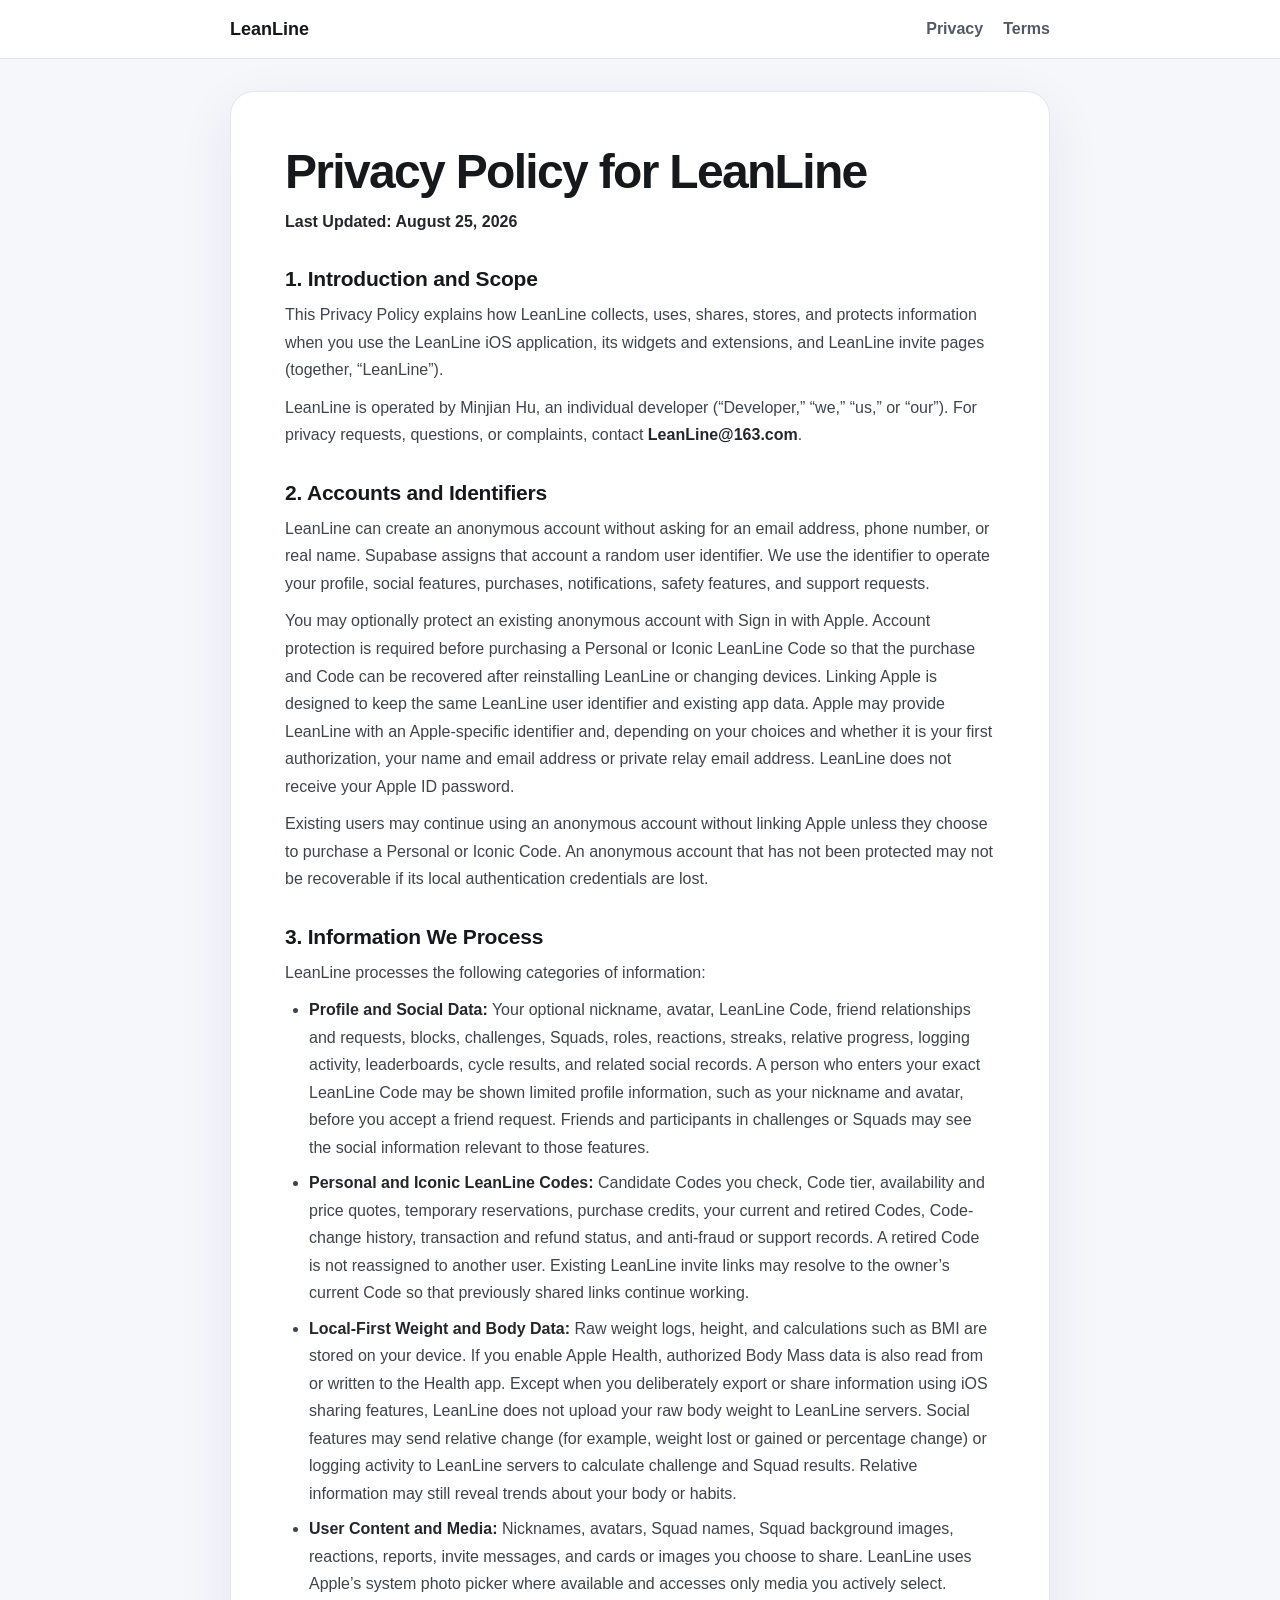
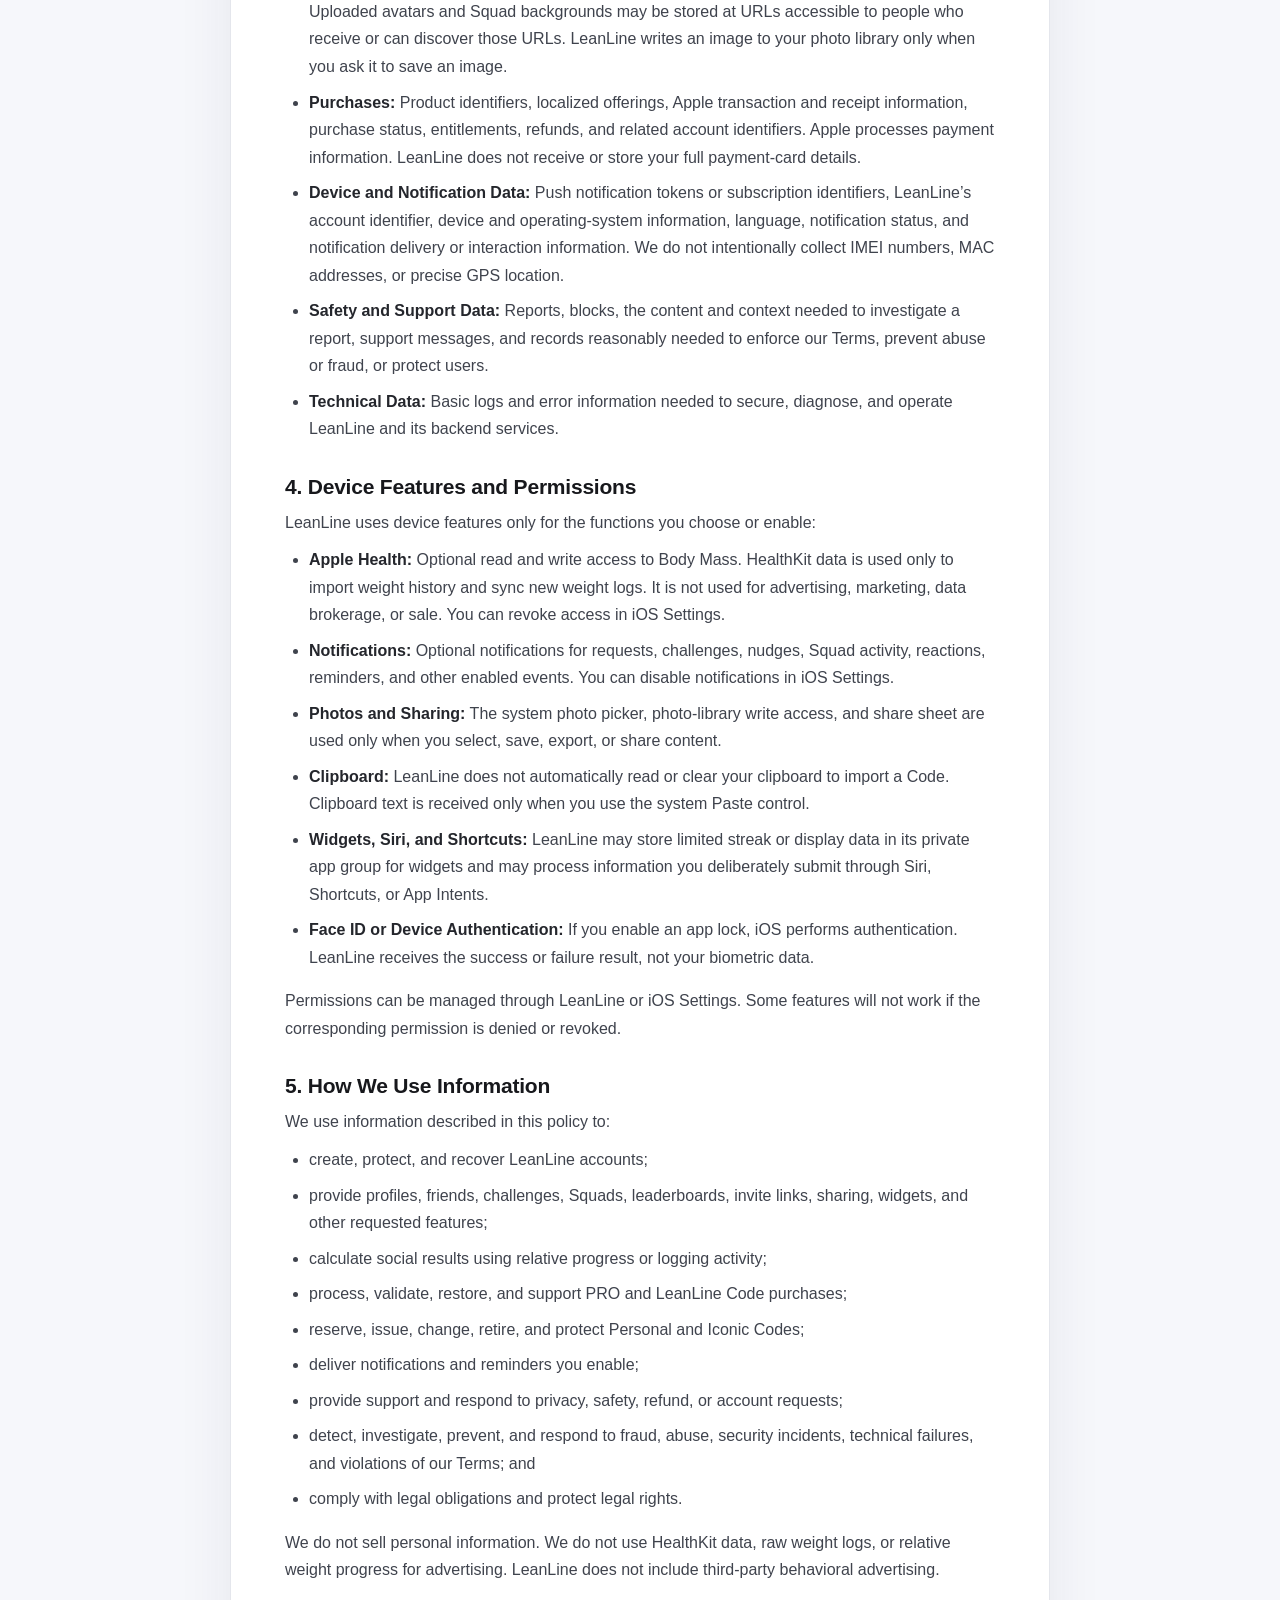
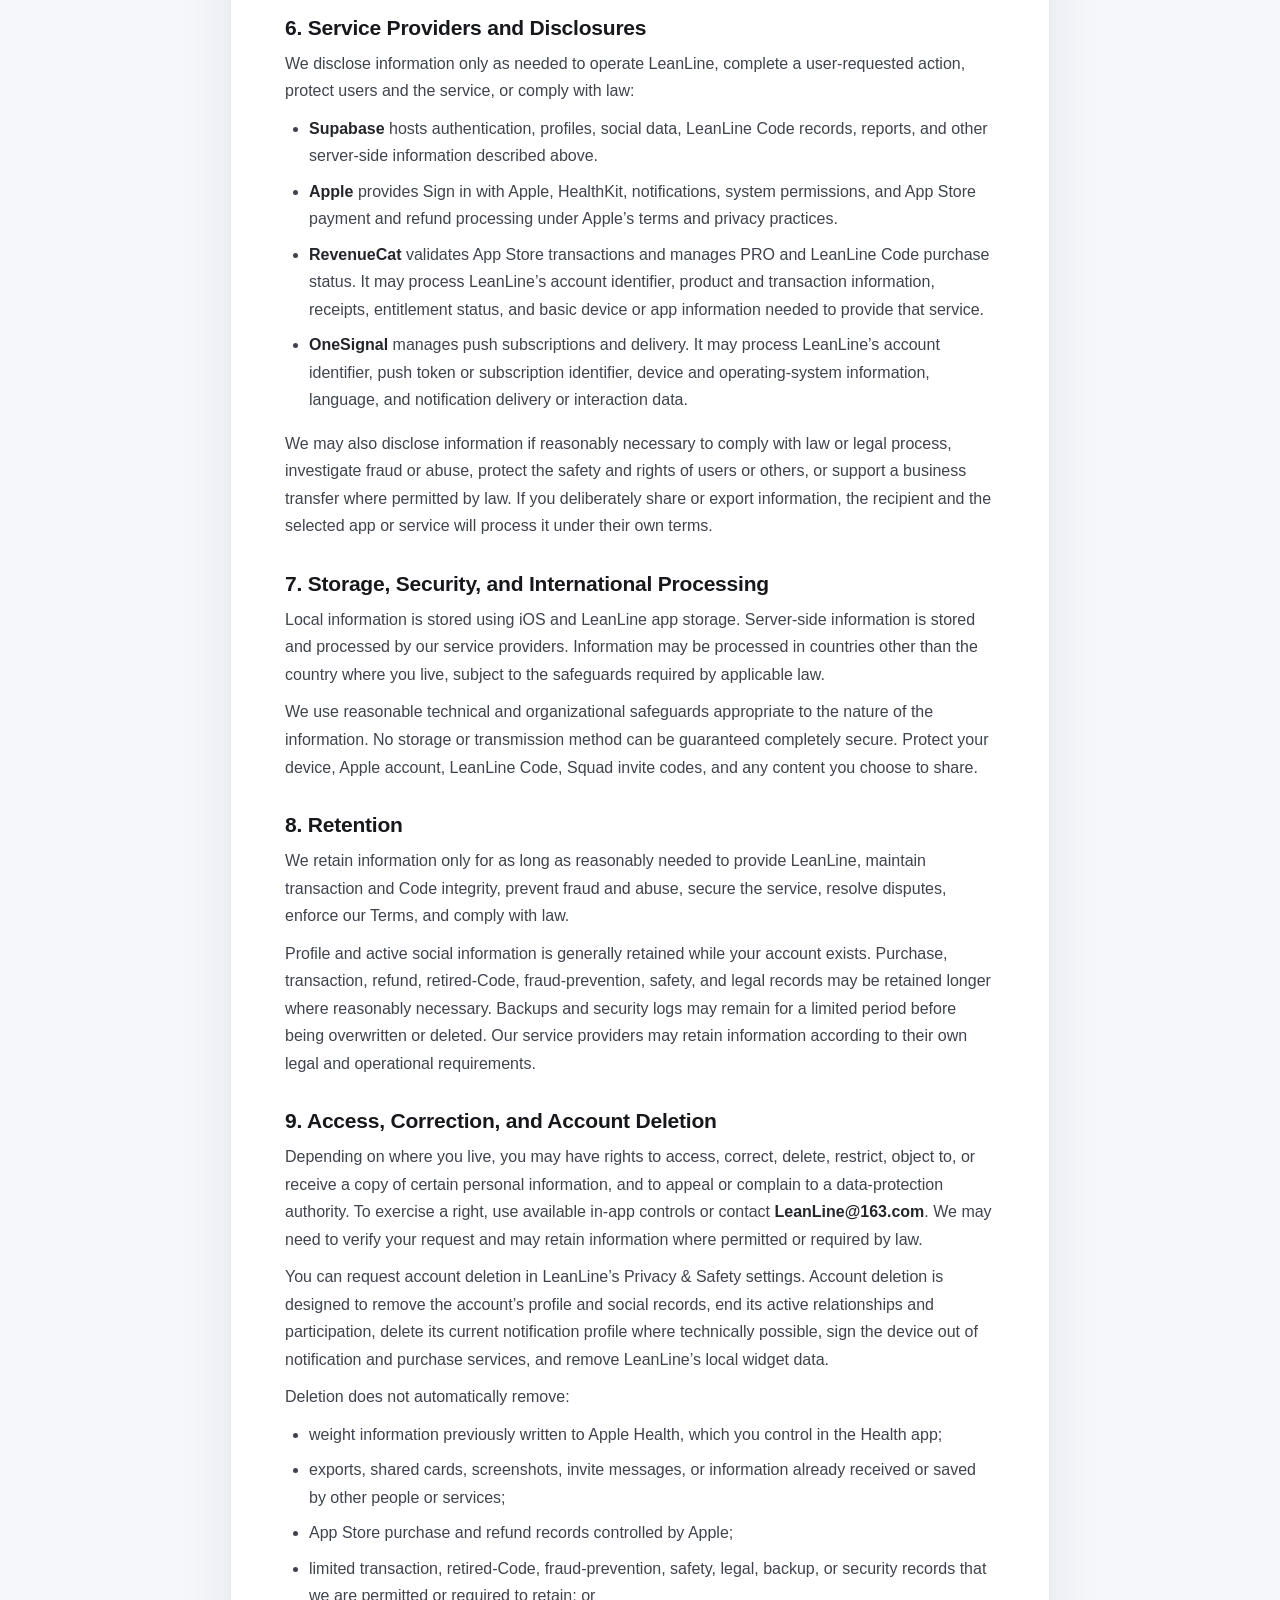
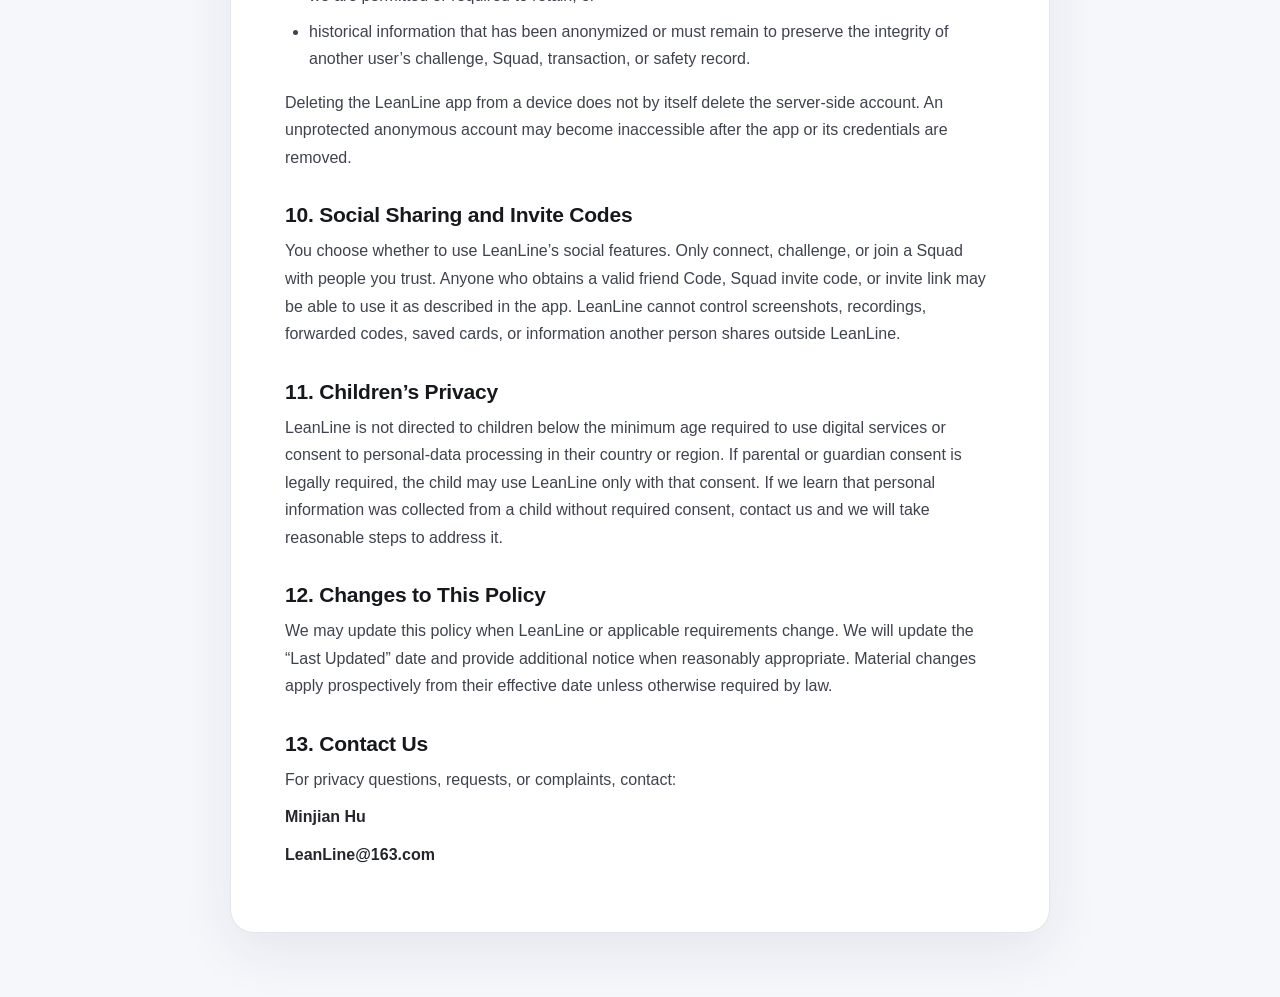
==== privacy/index.html @ 56b71d02 "Create index.html" ====
<!doctype html>
<html lang="en">
  <head>
    <meta charset="utf-8">
    <meta name="viewport" content="width=device-width, initial-scale=1">
    <meta name="theme-color" content="#f4f5fb">
    <meta name="description" content="Privacy Policy for LeanLine">
    <title>Privacy Policy · LeanLine</title>
    <style>
      :root { color-scheme: light; font-family: -apple-system, BlinkMacSystemFont, "SF Pro Text", "Segoe UI", sans-serif; }
      * { box-sizing: border-box; }
      body { margin: 0; background: #f6f7fb; color: #17181c; }
      header { position: sticky; top: 0; z-index: 1; border-bottom: 1px solid #e4e6ec; background: rgba(255,255,255,.92); backdrop-filter: blur(16px); }
      nav { width: min(100% - 32px, 820px); margin: 0 auto; min-height: 58px; display: flex; align-items: center; gap: 20px; }
      nav a { color: #545966; font-weight: 650; text-decoration: none; }
      nav a:first-child { margin-right: auto; color: #15171b; font-size: 18px; font-weight: 800; }
      main { width: min(100% - 32px, 820px); margin: 32px auto 64px; padding: clamp(24px, 5vw, 54px); border: 1px solid #e4e6ec; border-radius: 24px; background: white; box-shadow: 0 18px 55px rgba(36,44,72,.08); }
      h1 { margin: 0 0 10px; font-size: clamp(32px, 6vw, 48px); letter-spacing: -.035em; line-height: 1.08; }
      h2 { margin: 38px 0 12px; font-size: 26px; letter-spacing: -.02em; }
      h3 { margin: 32px 0 10px; font-size: 21px; letter-spacing: -.01em; }
      p, li { color: #3f434d; font-size: 16px; line-height: 1.72; }
      p { margin: 10px 0; }
      ul { margin: 10px 0 16px; padding-left: 24px; }
      li + li { margin-top: 8px; }
      a { color: #0969da; overflow-wrap: anywhere; }
      code { padding: 2px 5px; border-radius: 5px; background: #f1f3f7; font-family: ui-monospace, SFMono-Regular, Menlo, monospace; font-size: .92em; }
      strong { color: #24262c; }
      @media (max-width: 560px) { nav { gap: 12px; } nav a { font-size: 14px; } main { margin-top: 18px; border-radius: 18px; } }
    </style>
  </head>
  <body>
    <header>
      <nav aria-label="Legal navigation">
        <a href="/leanline/">LeanLine</a>
        <a href="/leanline/privacy/">Privacy</a>
        <a href="/leanline/terms/">Terms</a>
      </nav>
    </header>
    <main>
      <h1>Privacy Policy for LeanLine</h1>
<p><strong>Last Updated: August 25, 2026</strong></p>
<h3>1. Introduction and Scope</h3>
<p>This Privacy Policy explains how LeanLine collects, uses, shares, stores, and protects information when you use the LeanLine iOS application, its widgets and extensions, and LeanLine invite pages (together, “LeanLine”).</p>
<p>LeanLine is operated by Minjian Hu, an individual developer (“Developer,” “we,” “us,” or “our”). For privacy requests, questions, or complaints, contact <strong>LeanLine@163.com</strong>.</p>
<h3>2. Accounts and Identifiers</h3>
<p>LeanLine can create an anonymous account without asking for an email address, phone number, or real name. Supabase assigns that account a random user identifier. We use the identifier to operate your profile, social features, purchases, notifications, safety features, and support requests.</p>
<p>You may optionally protect an existing anonymous account with Sign in with Apple. Account protection is required before purchasing a Personal or Iconic LeanLine Code so that the purchase and Code can be recovered after reinstalling LeanLine or changing devices. Linking Apple is designed to keep the same LeanLine user identifier and existing app data. Apple may provide LeanLine with an Apple-specific identifier and, depending on your choices and whether it is your first authorization, your name and email address or private relay email address. LeanLine does not receive your Apple ID password.</p>
<p>Existing users may continue using an anonymous account without linking Apple unless they choose to purchase a Personal or Iconic Code. An anonymous account that has not been protected may not be recoverable if its local authentication credentials are lost.</p>
<h3>3. Information We Process</h3>
<p>LeanLine processes the following categories of information:</p>
<ul>
<li><strong>Profile and Social Data:</strong> Your optional nickname, avatar, LeanLine Code, friend relationships and requests, blocks, challenges, Squads, roles, reactions, streaks, relative progress, logging activity, leaderboards, cycle results, and related social records. A person who enters your exact LeanLine Code may be shown limited profile information, such as your nickname and avatar, before you accept a friend request. Friends and participants in challenges or Squads may see the social information relevant to those features.</li>
<li><strong>Personal and Iconic LeanLine Codes:</strong> Candidate Codes you check, Code tier, availability and price quotes, temporary reservations, purchase credits, your current and retired Codes, Code-change history, transaction and refund status, and anti-fraud or support records. A retired Code is not reassigned to another user. Existing LeanLine invite links may resolve to the owner’s current Code so that previously shared links continue working.</li>
<li><strong>Local-First Weight and Body Data:</strong> Raw weight logs, height, and calculations such as BMI are stored on your device. If you enable Apple Health, authorized Body Mass data is also read from or written to the Health app. Except when you deliberately export or share information using iOS sharing features, LeanLine does not upload your raw body weight to LeanLine servers. Social features may send relative change (for example, weight lost or gained or percentage change) or logging activity to LeanLine servers to calculate challenge and Squad results. Relative information may still reveal trends about your body or habits.</li>
<li><strong>User Content and Media:</strong> Nicknames, avatars, Squad names, Squad background images, reactions, reports, invite messages, and cards or images you choose to share. LeanLine uses Apple’s system photo picker where available and accesses only media you actively select. Uploaded avatars and Squad backgrounds may be stored at URLs accessible to people who receive or can discover those URLs. LeanLine writes an image to your photo library only when you ask it to save an image.</li>
<li><strong>Purchases:</strong> Product identifiers, localized offerings, Apple transaction and receipt information, purchase status, entitlements, refunds, and related account identifiers. Apple processes payment information. LeanLine does not receive or store your full payment-card details.</li>
<li><strong>Device and Notification Data:</strong> Push notification tokens or subscription identifiers, LeanLine’s account identifier, device and operating-system information, language, notification status, and notification delivery or interaction information. We do not intentionally collect IMEI numbers, MAC addresses, or precise GPS location.</li>
<li><strong>Safety and Support Data:</strong> Reports, blocks, the content and context needed to investigate a report, support messages, and records reasonably needed to enforce our Terms, prevent abuse or fraud, or protect users.</li>
<li><strong>Technical Data:</strong> Basic logs and error information needed to secure, diagnose, and operate LeanLine and its backend services.</li>
</ul>
<h3>4. Device Features and Permissions</h3>
<p>LeanLine uses device features only for the functions you choose or enable:</p>
<ul>
<li><strong>Apple Health:</strong> Optional read and write access to Body Mass. HealthKit data is used only to import weight history and sync new weight logs. It is not used for advertising, marketing, data brokerage, or sale. You can revoke access in iOS Settings.</li>
<li><strong>Notifications:</strong> Optional notifications for requests, challenges, nudges, Squad activity, reactions, reminders, and other enabled events. You can disable notifications in iOS Settings.</li>
<li><strong>Photos and Sharing:</strong> The system photo picker, photo-library write access, and share sheet are used only when you select, save, export, or share content.</li>
<li><strong>Clipboard:</strong> LeanLine does not automatically read or clear your clipboard to import a Code. Clipboard text is received only when you use the system Paste control.</li>
<li><strong>Widgets, Siri, and Shortcuts:</strong> LeanLine may store limited streak or display data in its private app group for widgets and may process information you deliberately submit through Siri, Shortcuts, or App Intents.</li>
<li><strong>Face ID or Device Authentication:</strong> If you enable an app lock, iOS performs authentication. LeanLine receives the success or failure result, not your biometric data.</li>
</ul>
<p>Permissions can be managed through LeanLine or iOS Settings. Some features will not work if the corresponding permission is denied or revoked.</p>
<h3>5. How We Use Information</h3>
<p>We use information described in this policy to:</p>
<ul>
<li>create, protect, and recover LeanLine accounts;</li>
<li>provide profiles, friends, challenges, Squads, leaderboards, invite links, sharing, widgets, and other requested features;</li>
<li>calculate social results using relative progress or logging activity;</li>
<li>process, validate, restore, and support PRO and LeanLine Code purchases;</li>
<li>reserve, issue, change, retire, and protect Personal and Iconic Codes;</li>
<li>deliver notifications and reminders you enable;</li>
<li>provide support and respond to privacy, safety, refund, or account requests;</li>
<li>detect, investigate, prevent, and respond to fraud, abuse, security incidents, technical failures, and violations of our Terms; and</li>
<li>comply with legal obligations and protect legal rights.</li>
</ul>
<p>We do not sell personal information. We do not use HealthKit data, raw weight logs, or relative weight progress for advertising. LeanLine does not include third-party behavioral advertising.</p>
<h3>6. Service Providers and Disclosures</h3>
<p>We disclose information only as needed to operate LeanLine, complete a user-requested action, protect users and the service, or comply with law:</p>
<ul>
<li><strong>Supabase</strong> hosts authentication, profiles, social data, LeanLine Code records, reports, and other server-side information described above.</li>
<li><strong>Apple</strong> provides Sign in with Apple, HealthKit, notifications, system permissions, and App Store payment and refund processing under Apple’s terms and privacy practices.</li>
<li><strong>RevenueCat</strong> validates App Store transactions and manages PRO and LeanLine Code purchase status. It may process LeanLine’s account identifier, product and transaction information, receipts, entitlement status, and basic device or app information needed to provide that service.</li>
<li><strong>OneSignal</strong> manages push subscriptions and delivery. It may process LeanLine’s account identifier, push token or subscription identifier, device and operating-system information, language, and notification delivery or interaction data.</li>
</ul>
<p>We may also disclose information if reasonably necessary to comply with law or legal process, investigate fraud or abuse, protect the safety and rights of users or others, or support a business transfer where permitted by law. If you deliberately share or export information, the recipient and the selected app or service will process it under their own terms.</p>
<h3>7. Storage, Security, and International Processing</h3>
<p>Local information is stored using iOS and LeanLine app storage. Server-side information is stored and processed by our service providers. Information may be processed in countries other than the country where you live, subject to the safeguards required by applicable law.</p>
<p>We use reasonable technical and organizational safeguards appropriate to the nature of the information. No storage or transmission method can be guaranteed completely secure. Protect your device, Apple account, LeanLine Code, Squad invite codes, and any content you choose to share.</p>
<h3>8. Retention</h3>
<p>We retain information only for as long as reasonably needed to provide LeanLine, maintain transaction and Code integrity, prevent fraud and abuse, secure the service, resolve disputes, enforce our Terms, and comply with law.</p>
<p>Profile and active social information is generally retained while your account exists. Purchase, transaction, refund, retired-Code, fraud-prevention, safety, and legal records may be retained longer where reasonably necessary. Backups and security logs may remain for a limited period before being overwritten or deleted. Our service providers may retain information according to their own legal and operational requirements.</p>
<h3>9. Access, Correction, and Account Deletion</h3>
<p>Depending on where you live, you may have rights to access, correct, delete, restrict, object to, or receive a copy of certain personal information, and to appeal or complain to a data-protection authority. To exercise a right, use available in-app controls or contact <strong>LeanLine@163.com</strong>. We may need to verify your request and may retain information where permitted or required by law.</p>
<p>You can request account deletion in LeanLine’s Privacy &amp; Safety settings. Account deletion is designed to remove the account’s profile and social records, end its active relationships and participation, delete its current notification profile where technically possible, sign the device out of notification and purchase services, and remove LeanLine’s local widget data.</p>
<p>Deletion does not automatically remove:</p>
<ul>
<li>weight information previously written to Apple Health, which you control in the Health app;</li>
<li>exports, shared cards, screenshots, invite messages, or information already received or saved by other people or services;</li>
<li>App Store purchase and refund records controlled by Apple;</li>
<li>limited transaction, retired-Code, fraud-prevention, safety, legal, backup, or security records that we are permitted or required to retain; or</li>
<li>historical information that has been anonymized or must remain to preserve the integrity of another user’s challenge, Squad, transaction, or safety record.</li>
</ul>
<p>Deleting the LeanLine app from a device does not by itself delete the server-side account. An unprotected anonymous account may become inaccessible after the app or its credentials are removed.</p>
<h3>10. Social Sharing and Invite Codes</h3>
<p>You choose whether to use LeanLine’s social features. Only connect, challenge, or join a Squad with people you trust. Anyone who obtains a valid friend Code, Squad invite code, or invite link may be able to use it as described in the app. LeanLine cannot control screenshots, recordings, forwarded codes, saved cards, or information another person shares outside LeanLine.</p>
<h3>11. Children’s Privacy</h3>
<p>LeanLine is not directed to children below the minimum age required to use digital services or consent to personal-data processing in their country or region. If parental or guardian consent is legally required, the child may use LeanLine only with that consent. If we learn that personal information was collected from a child without required consent, contact us and we will take reasonable steps to address it.</p>
<h3>12. Changes to This Policy</h3>
<p>We may update this policy when LeanLine or applicable requirements change. We will update the “Last Updated” date and provide additional notice when reasonably appropriate. Material changes apply prospectively from their effective date unless otherwise required by law.</p>
<h3>13. Contact Us</h3>
<p>For privacy questions, requests, or complaints, contact:</p>
<p><strong>Minjian Hu</strong></p>
<p><strong>LeanLine@163.com</strong></p>
    </main>
  </body>
</html>
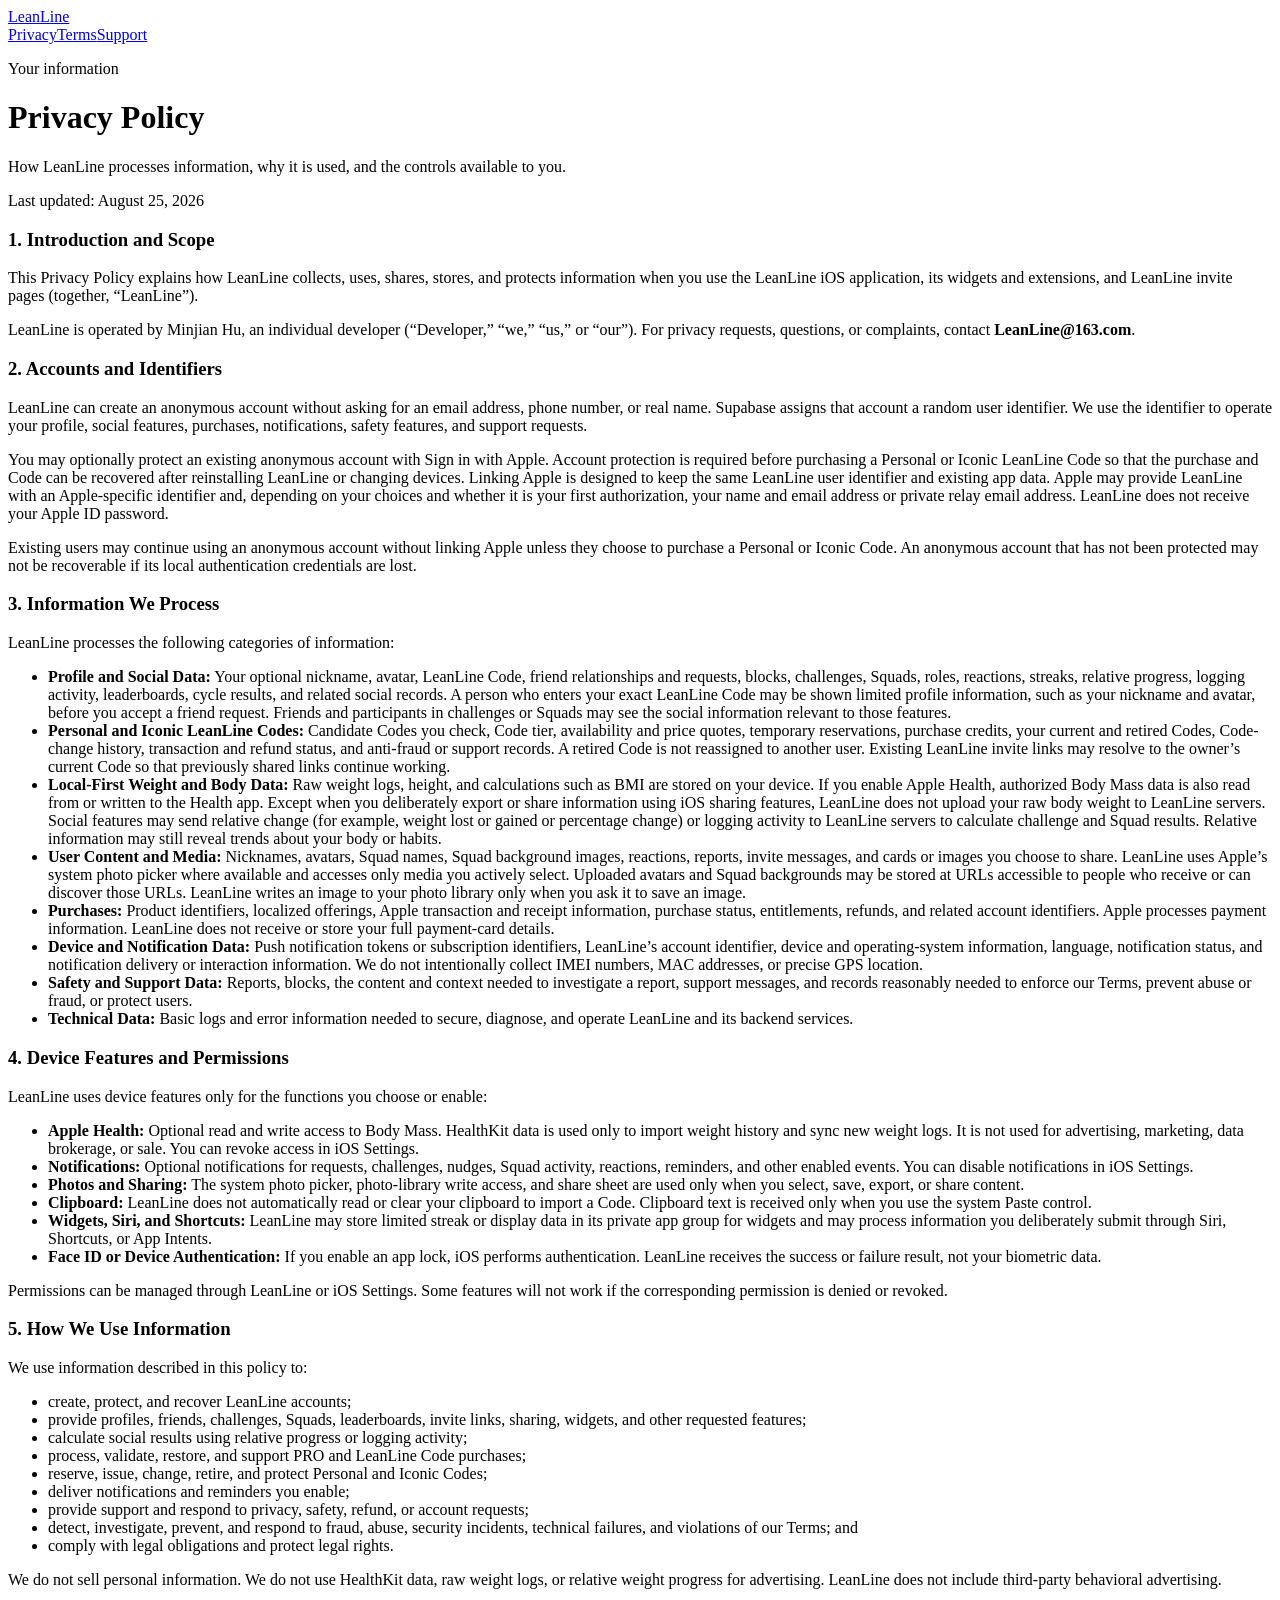
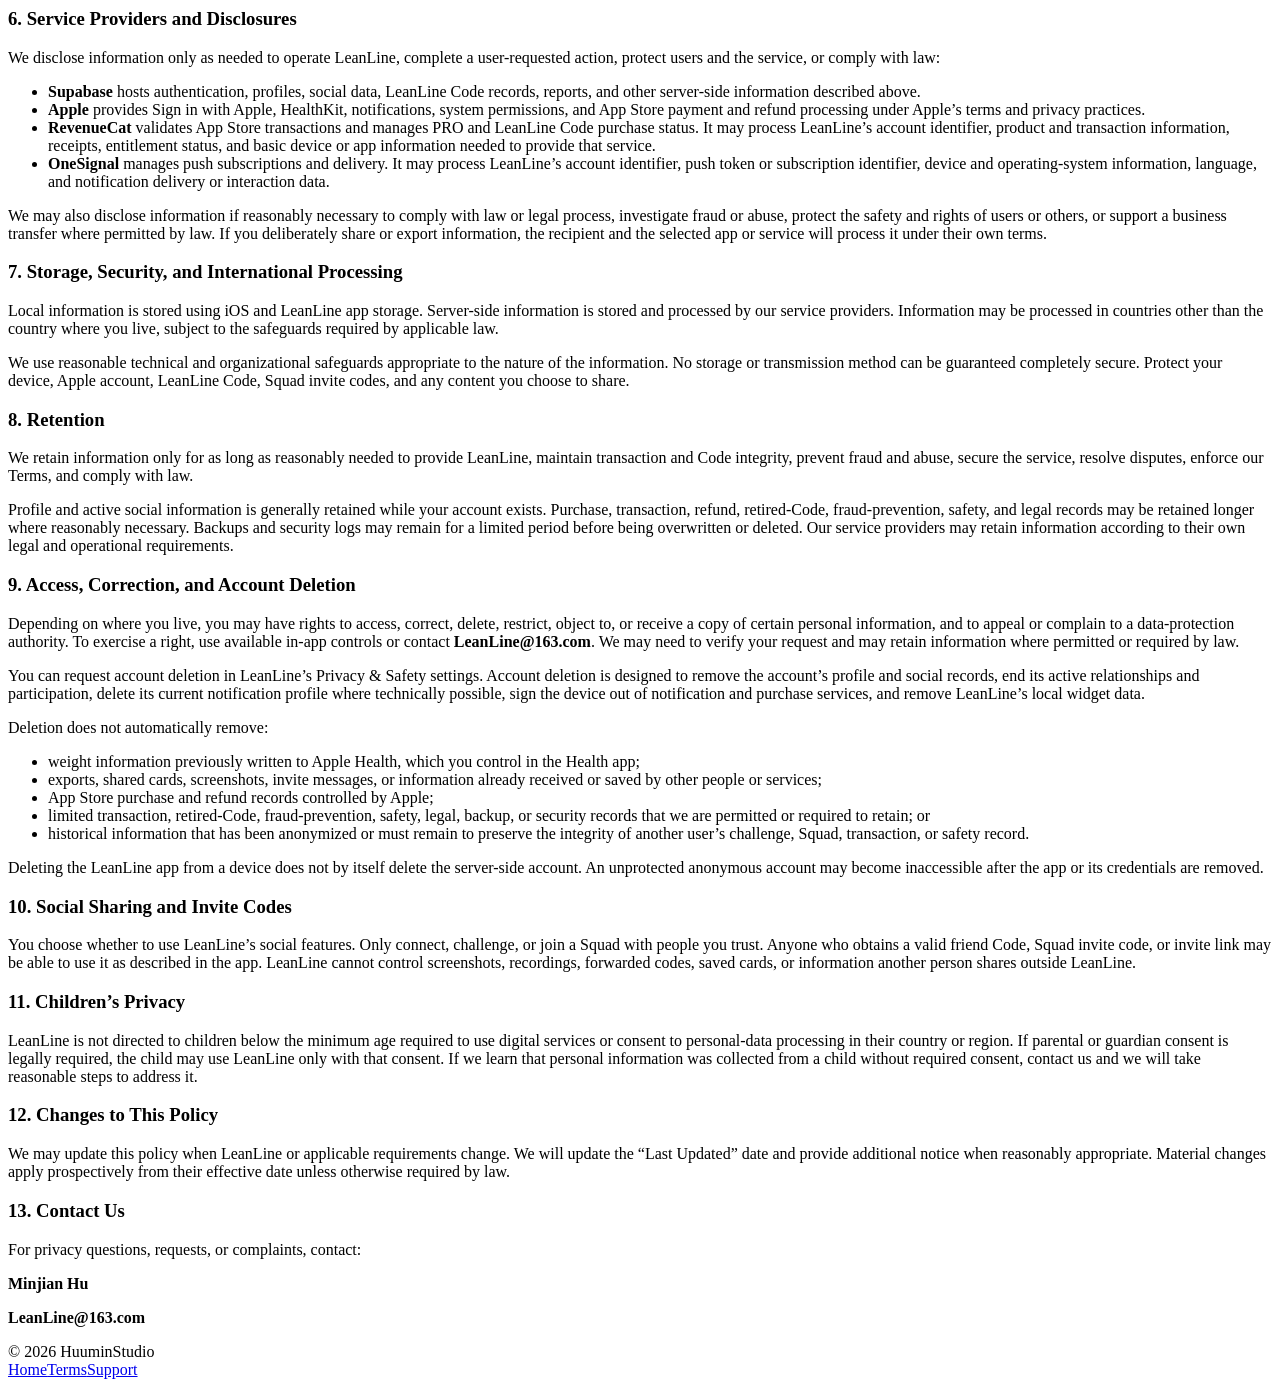
==== commit 4e8511e9: "Align LeanLine privacy page navigation" ====
--- a/privacy/index.html
+++ b/privacy/index.html
@@ -3,42 +3,23 @@
   <head>
     <meta charset="utf-8">
     <meta name="viewport" content="width=device-width, initial-scale=1">
-    <meta name="theme-color" content="#f4f5fb">
+    <meta name="theme-color" content="#f6f7fb">
     <meta name="description" content="Privacy Policy for LeanLine">
     <title>Privacy Policy · LeanLine</title>
-    <style>
-      :root { color-scheme: light; font-family: -apple-system, BlinkMacSystemFont, "SF Pro Text", "Segoe UI", sans-serif; }
-      * { box-sizing: border-box; }
-      body { margin: 0; background: #f6f7fb; color: #17181c; }
-      header { position: sticky; top: 0; z-index: 1; border-bottom: 1px solid #e4e6ec; background: rgba(255,255,255,.92); backdrop-filter: blur(16px); }
-      nav { width: min(100% - 32px, 820px); margin: 0 auto; min-height: 58px; display: flex; align-items: center; gap: 20px; }
-      nav a { color: #545966; font-weight: 650; text-decoration: none; }
-      nav a:first-child { margin-right: auto; color: #15171b; font-size: 18px; font-weight: 800; }
-      main { width: min(100% - 32px, 820px); margin: 32px auto 64px; padding: clamp(24px, 5vw, 54px); border: 1px solid #e4e6ec; border-radius: 24px; background: white; box-shadow: 0 18px 55px rgba(36,44,72,.08); }
-      h1 { margin: 0 0 10px; font-size: clamp(32px, 6vw, 48px); letter-spacing: -.035em; line-height: 1.08; }
-      h2 { margin: 38px 0 12px; font-size: 26px; letter-spacing: -.02em; }
-      h3 { margin: 32px 0 10px; font-size: 21px; letter-spacing: -.01em; }
-      p, li { color: #3f434d; font-size: 16px; line-height: 1.72; }
-      p { margin: 10px 0; }
-      ul { margin: 10px 0 16px; padding-left: 24px; }
-      li + li { margin-top: 8px; }
-      a { color: #0969da; overflow-wrap: anywhere; }
-      code { padding: 2px 5px; border-radius: 5px; background: #f1f3f7; font-family: ui-monospace, SFMono-Regular, Menlo, monospace; font-size: .92em; }
-      strong { color: #24262c; }
-      @media (max-width: 560px) { nav { gap: 12px; } nav a { font-size: 14px; } main { margin-top: 18px; border-radius: 18px; } }
-    </style>
+    <link rel="stylesheet" href="/leanline/assets/styles.css">
   </head>
   <body>
-    <header>
-      <nav aria-label="Legal navigation">
-        <a href="/leanline/">LeanLine</a>
-        <a href="/leanline/privacy/">Privacy</a>
-        <a href="/leanline/terms/">Terms</a>
+    <header class="shell">
+      <nav class="nav" aria-label="Primary navigation">
+        <a class="brand" href="/leanline/">LeanLine</a>
+        <div class="nav-links"><a aria-current="page" href="/leanline/privacy/">Privacy</a><a href="/leanline/terms/">Terms</a><a href="/leanline/support/">Support</a></div>
       </nav>
     </header>
-    <main>
-      <h1>Privacy Policy for LeanLine</h1>
-<p><strong>Last Updated: August 25, 2026</strong></p>
+    <main class="legal-wrap">
+      <p class="page-label">Your information</p>
+      <h1>Privacy Policy</h1>
+      <p class="legal-intro">How LeanLine processes information, why it is used, and the controls available to you.</p>
+<p class="updated">Last updated: August 25, 2026</p>
 <h3>1. Introduction and Scope</h3>
 <p>This Privacy Policy explains how LeanLine collects, uses, shares, stores, and protects information when you use the LeanLine iOS application, its widgets and extensions, and LeanLine invite pages (together, “LeanLine”).</p>
 <p>LeanLine is operated by Minjian Hu, an individual developer (“Developer,” “we,” “us,” or “our”). For privacy requests, questions, or complaints, contact <strong>LeanLine@163.com</strong>.</p>
@@ -121,5 +102,6 @@
 <p><strong>Minjian Hu</strong></p>
 <p><strong>LeanLine@163.com</strong></p>
     </main>
+    <footer class="footer shell"><span>© 2026 HuuminStudio</span><div class="footer-links"><a href="/leanline/">Home</a><a href="/leanline/terms/">Terms</a><a href="/leanline/support/">Support</a></div></footer>
   </body>
 </html>
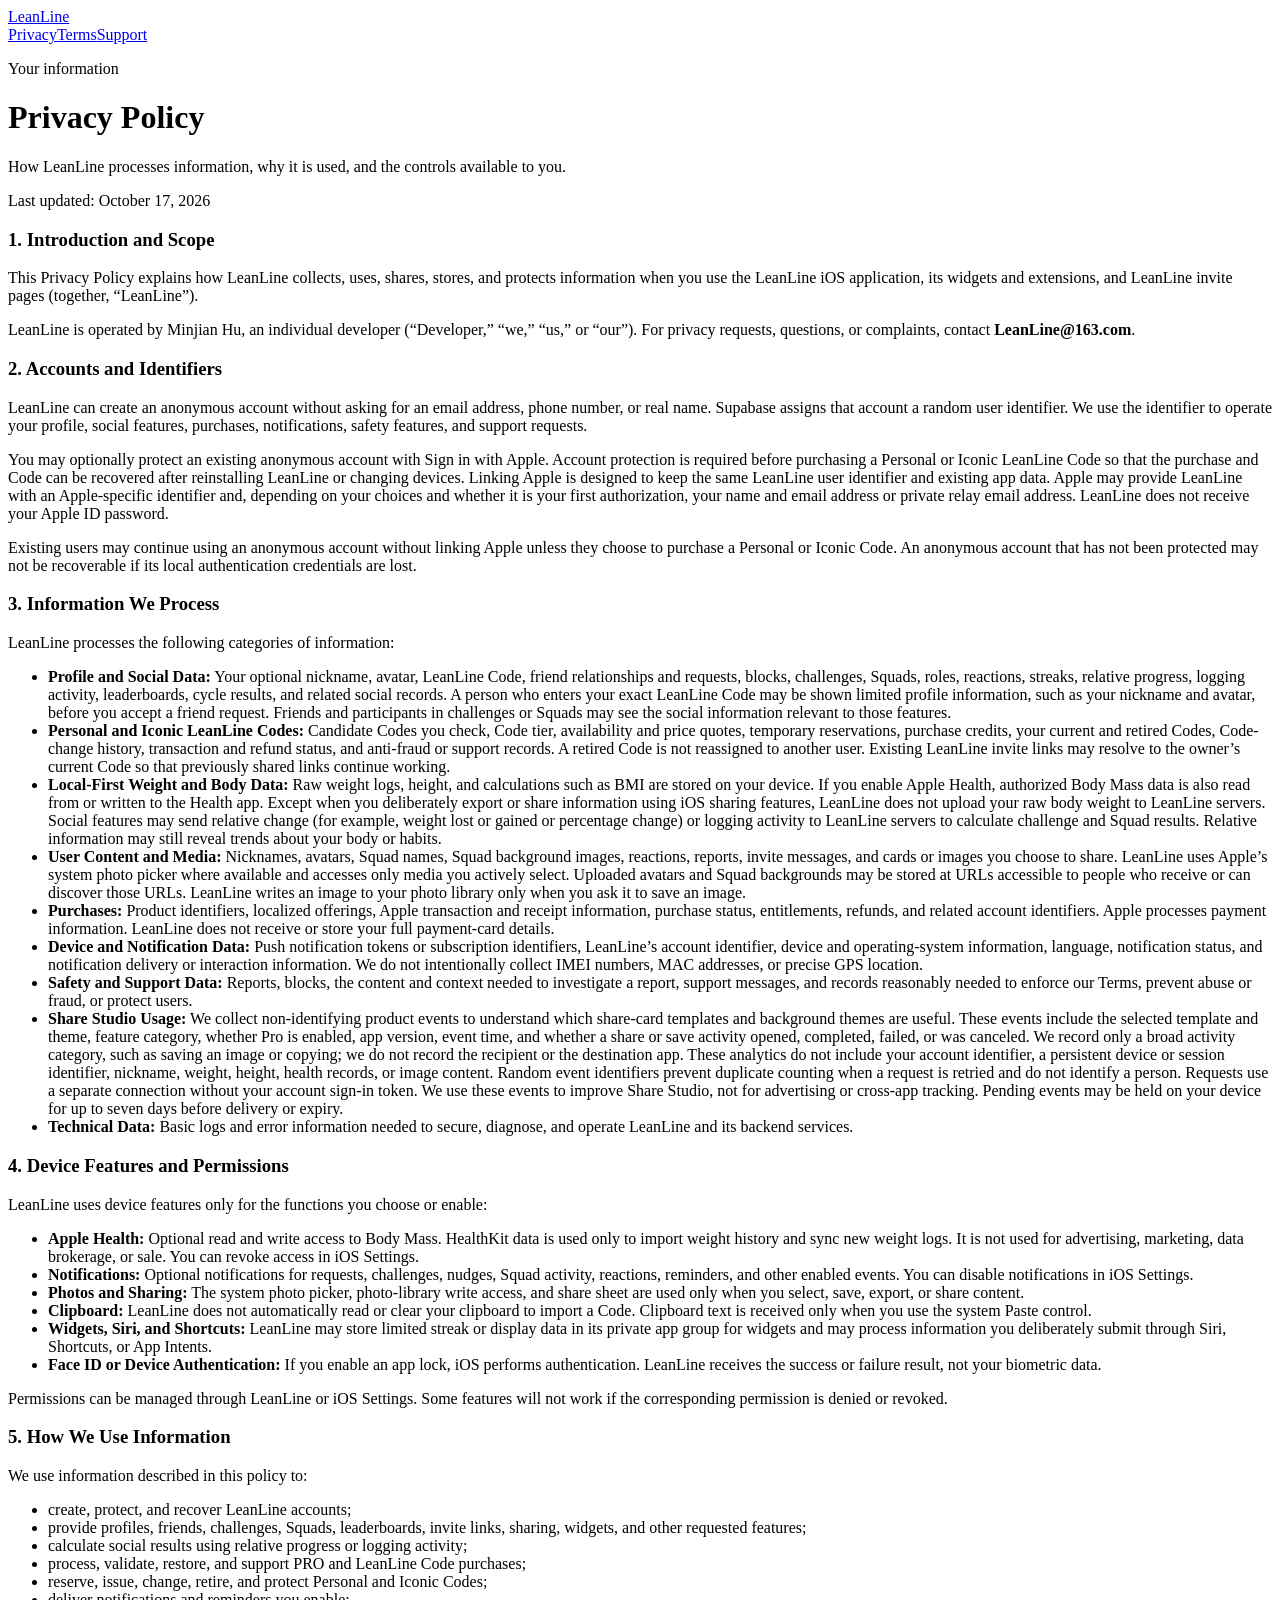
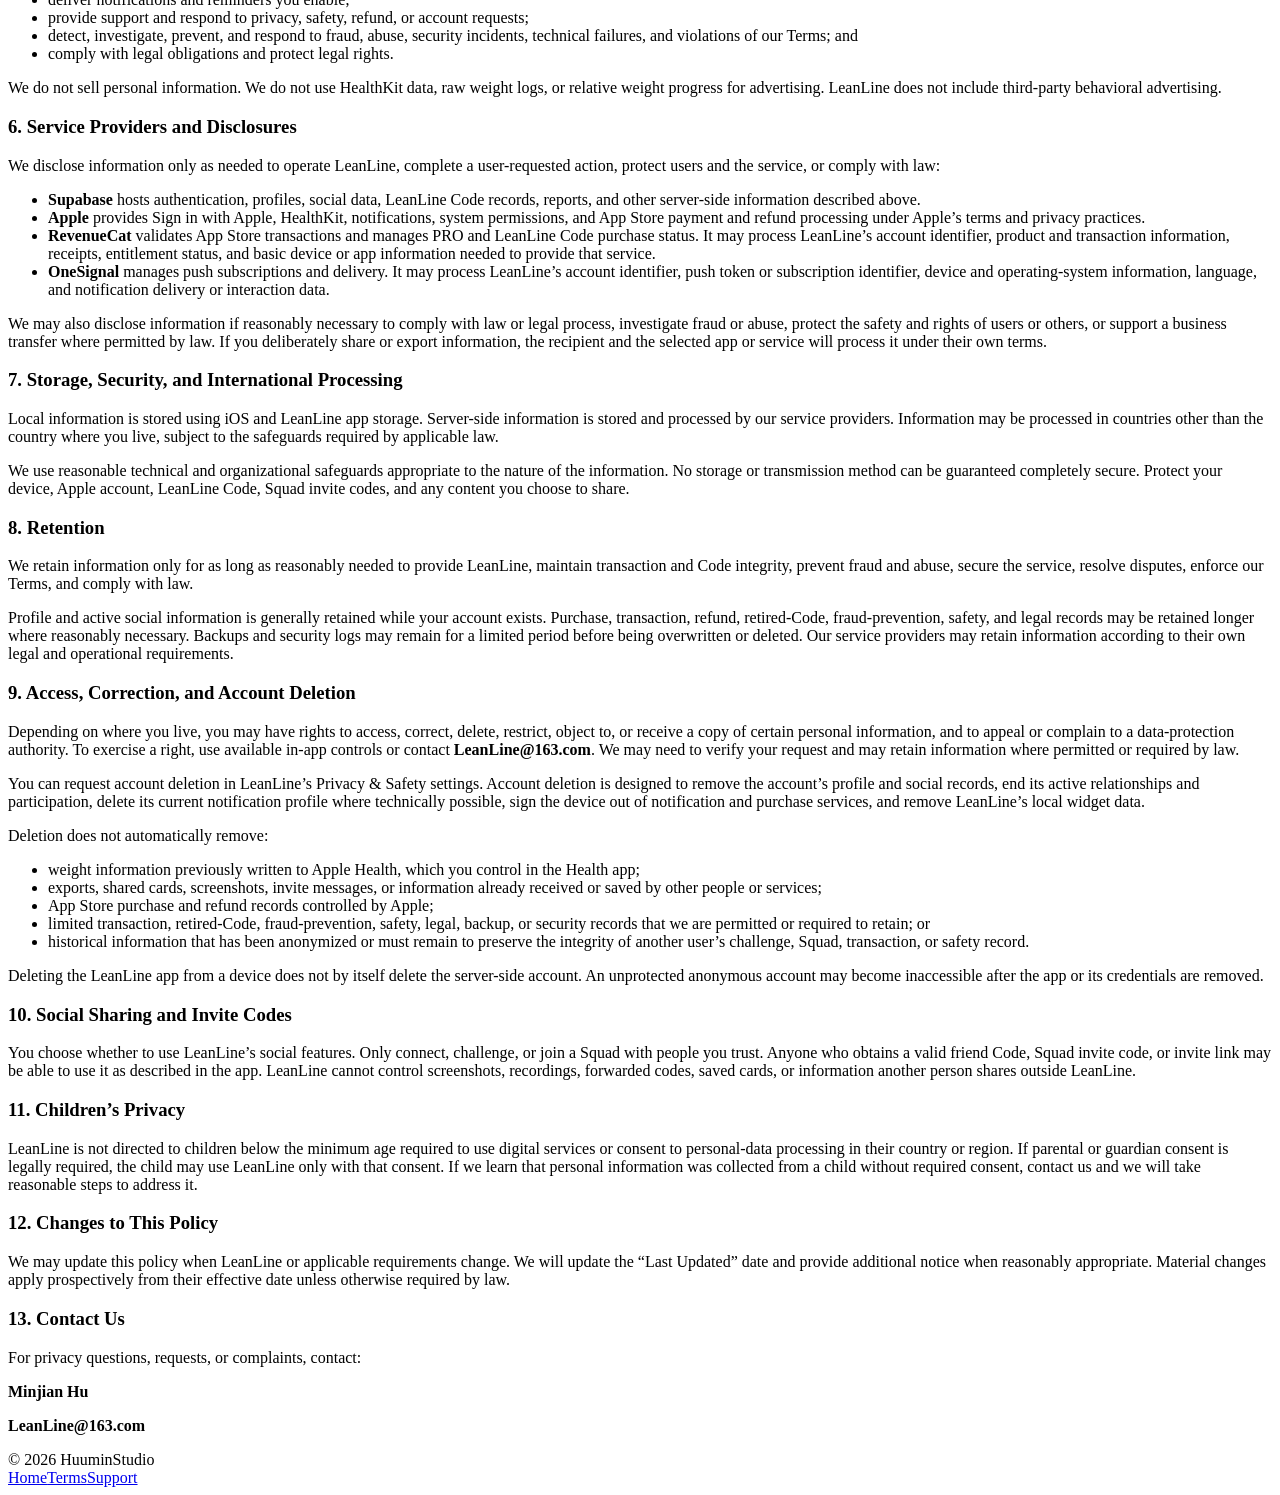
==== commit d07cfacb: "Clarify anonymous Share Studio usage analytics in privacy policy" ====
--- a/privacy/index.html
+++ b/privacy/index.html
@@ -19,7 +19,7 @@
       <p class="page-label">Your information</p>
       <h1>Privacy Policy</h1>
       <p class="legal-intro">How LeanLine processes information, why it is used, and the controls available to you.</p>
-<p class="updated">Last updated: August 25, 2026</p>
+<p class="updated">Last updated: October 17, 2026</p>
 <h3>1. Introduction and Scope</h3>
 <p>This Privacy Policy explains how LeanLine collects, uses, shares, stores, and protects information when you use the LeanLine iOS application, its widgets and extensions, and LeanLine invite pages (together, “LeanLine”).</p>
 <p>LeanLine is operated by Minjian Hu, an individual developer (“Developer,” “we,” “us,” or “our”). For privacy requests, questions, or complaints, contact <strong>LeanLine@163.com</strong>.</p>
@@ -37,6 +37,7 @@
 <li><strong>Purchases:</strong> Product identifiers, localized offerings, Apple transaction and receipt information, purchase status, entitlements, refunds, and related account identifiers. Apple processes payment information. LeanLine does not receive or store your full payment-card details.</li>
 <li><strong>Device and Notification Data:</strong> Push notification tokens or subscription identifiers, LeanLine’s account identifier, device and operating-system information, language, notification status, and notification delivery or interaction information. We do not intentionally collect IMEI numbers, MAC addresses, or precise GPS location.</li>
 <li><strong>Safety and Support Data:</strong> Reports, blocks, the content and context needed to investigate a report, support messages, and records reasonably needed to enforce our Terms, prevent abuse or fraud, or protect users.</li>
+<li><strong>Share Studio Usage:</strong> We collect non-identifying product events to understand which share-card templates and background themes are useful. These events include the selected template and theme, feature category, whether Pro is enabled, app version, event time, and whether a share or save activity opened, completed, failed, or was canceled. We record only a broad activity category, such as saving an image or copying; we do not record the recipient or the destination app. These analytics do not include your account identifier, a persistent device or session identifier, nickname, weight, height, health records, or image content. Random event identifiers prevent duplicate counting when a request is retried and do not identify a person. Requests use a separate connection without your account sign-in token. We use these events to improve Share Studio, not for advertising or cross-app tracking. Pending events may be held on your device for up to seven days before delivery or expiry.</li>
 <li><strong>Technical Data:</strong> Basic logs and error information needed to secure, diagnose, and operate LeanLine and its backend services.</li>
 </ul>
 <h3>4. Device Features and Permissions</h3>
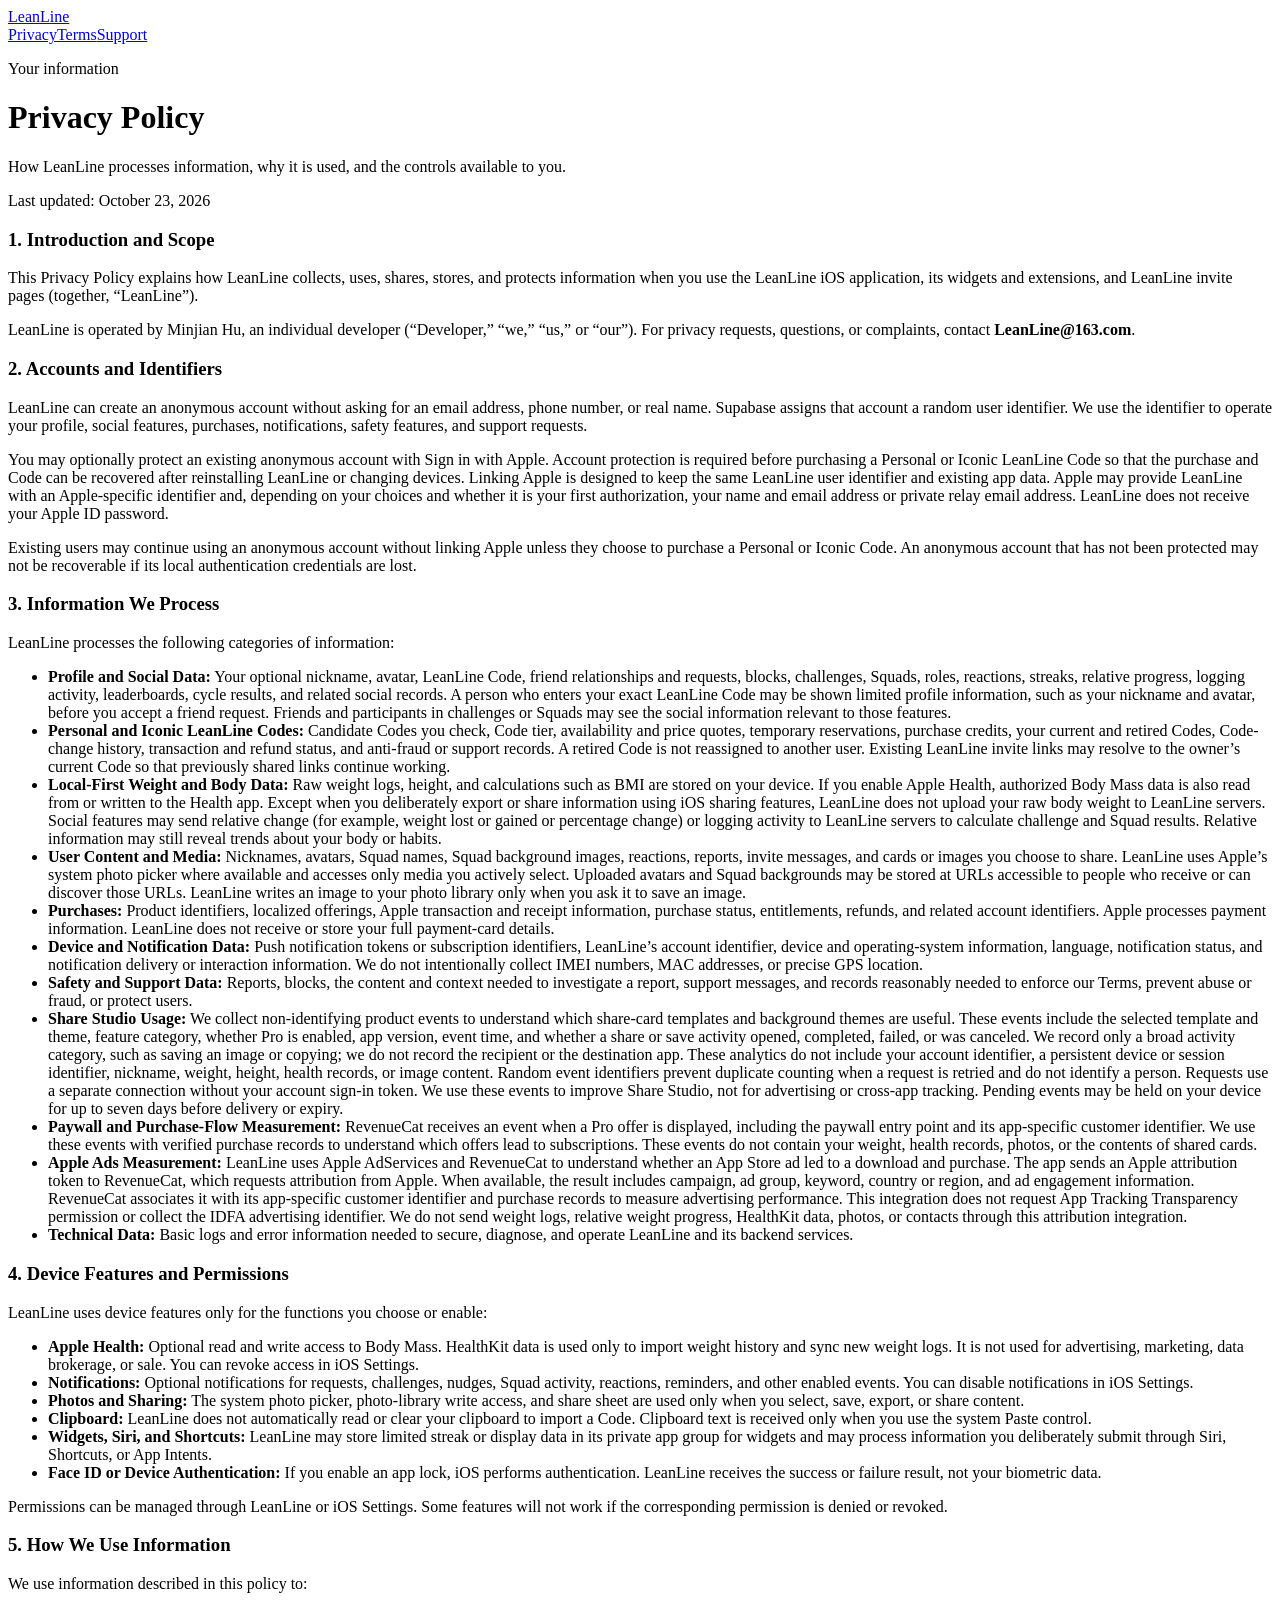
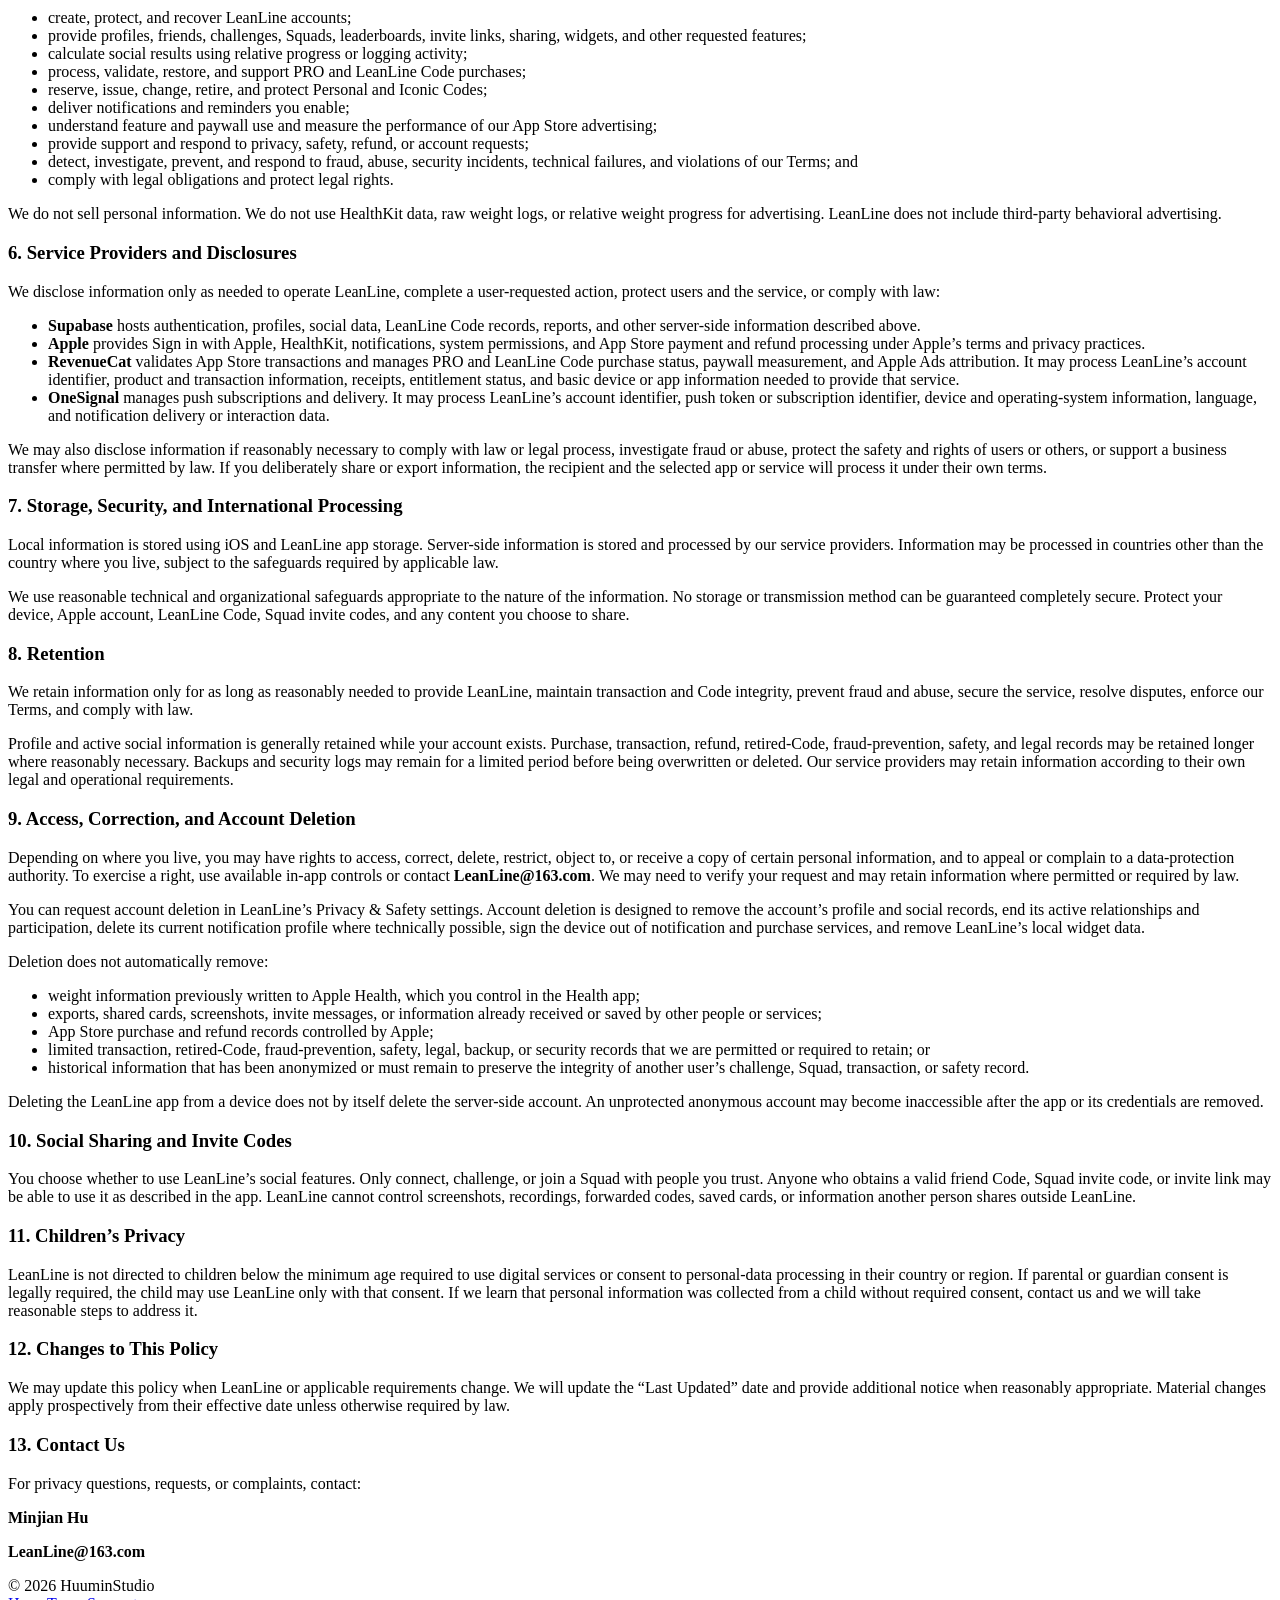
==== commit 0e3e834b: "Update LeanLine privacy disclosures for Apple Ads attribution" ====
--- a/privacy/index.html
+++ b/privacy/index.html
@@ -19,7 +19,7 @@
       <p class="page-label">Your information</p>
       <h1>Privacy Policy</h1>
       <p class="legal-intro">How LeanLine processes information, why it is used, and the controls available to you.</p>
-<p class="updated">Last updated: October 17, 2026</p>
+<p class="updated">Last updated: October 23, 2026</p>
 <h3>1. Introduction and Scope</h3>
 <p>This Privacy Policy explains how LeanLine collects, uses, shares, stores, and protects information when you use the LeanLine iOS application, its widgets and extensions, and LeanLine invite pages (together, “LeanLine”).</p>
 <p>LeanLine is operated by Minjian Hu, an individual developer (“Developer,” “we,” “us,” or “our”). For privacy requests, questions, or complaints, contact <strong>LeanLine@163.com</strong>.</p>
@@ -38,6 +38,8 @@
 <li><strong>Device and Notification Data:</strong> Push notification tokens or subscription identifiers, LeanLine’s account identifier, device and operating-system information, language, notification status, and notification delivery or interaction information. We do not intentionally collect IMEI numbers, MAC addresses, or precise GPS location.</li>
 <li><strong>Safety and Support Data:</strong> Reports, blocks, the content and context needed to investigate a report, support messages, and records reasonably needed to enforce our Terms, prevent abuse or fraud, or protect users.</li>
 <li><strong>Share Studio Usage:</strong> We collect non-identifying product events to understand which share-card templates and background themes are useful. These events include the selected template and theme, feature category, whether Pro is enabled, app version, event time, and whether a share or save activity opened, completed, failed, or was canceled. We record only a broad activity category, such as saving an image or copying; we do not record the recipient or the destination app. These analytics do not include your account identifier, a persistent device or session identifier, nickname, weight, height, health records, or image content. Random event identifiers prevent duplicate counting when a request is retried and do not identify a person. Requests use a separate connection without your account sign-in token. We use these events to improve Share Studio, not for advertising or cross-app tracking. Pending events may be held on your device for up to seven days before delivery or expiry.</li>
+<li><strong>Paywall and Purchase-Flow Measurement:</strong> RevenueCat receives an event when a Pro offer is displayed, including the paywall entry point and its app-specific customer identifier. We use these events with verified purchase records to understand which offers lead to subscriptions. These events do not contain your weight, health records, photos, or the contents of shared cards.</li>
+<li><strong>Apple Ads Measurement:</strong> LeanLine uses Apple AdServices and RevenueCat to understand whether an App Store ad led to a download and purchase. The app sends an Apple attribution token to RevenueCat, which requests attribution from Apple. When available, the result includes campaign, ad group, keyword, country or region, and ad engagement information. RevenueCat associates it with its app-specific customer identifier and purchase records to measure advertising performance. This integration does not request App Tracking Transparency permission or collect the IDFA advertising identifier. We do not send weight logs, relative weight progress, HealthKit data, photos, or contacts through this attribution integration.</li>
 <li><strong>Technical Data:</strong> Basic logs and error information needed to secure, diagnose, and operate LeanLine and its backend services.</li>
 </ul>
 <h3>4. Device Features and Permissions</h3>
@@ -60,6 +62,7 @@
 <li>process, validate, restore, and support PRO and LeanLine Code purchases;</li>
 <li>reserve, issue, change, retire, and protect Personal and Iconic Codes;</li>
 <li>deliver notifications and reminders you enable;</li>
+<li>understand feature and paywall use and measure the performance of our App Store advertising;</li>
 <li>provide support and respond to privacy, safety, refund, or account requests;</li>
 <li>detect, investigate, prevent, and respond to fraud, abuse, security incidents, technical failures, and violations of our Terms; and</li>
 <li>comply with legal obligations and protect legal rights.</li>
@@ -70,7 +73,7 @@
 <ul>
 <li><strong>Supabase</strong> hosts authentication, profiles, social data, LeanLine Code records, reports, and other server-side information described above.</li>
 <li><strong>Apple</strong> provides Sign in with Apple, HealthKit, notifications, system permissions, and App Store payment and refund processing under Apple’s terms and privacy practices.</li>
-<li><strong>RevenueCat</strong> validates App Store transactions and manages PRO and LeanLine Code purchase status. It may process LeanLine’s account identifier, product and transaction information, receipts, entitlement status, and basic device or app information needed to provide that service.</li>
+<li><strong>RevenueCat</strong> validates App Store transactions and manages PRO and LeanLine Code purchase status, paywall measurement, and Apple Ads attribution. It may process LeanLine’s account identifier, product and transaction information, receipts, entitlement status, and basic device or app information needed to provide that service.</li>
 <li><strong>OneSignal</strong> manages push subscriptions and delivery. It may process LeanLine’s account identifier, push token or subscription identifier, device and operating-system information, language, and notification delivery or interaction data.</li>
 </ul>
 <p>We may also disclose information if reasonably necessary to comply with law or legal process, investigate fraud or abuse, protect the safety and rights of users or others, or support a business transfer where permitted by law. If you deliberately share or export information, the recipient and the selected app or service will process it under their own terms.</p>
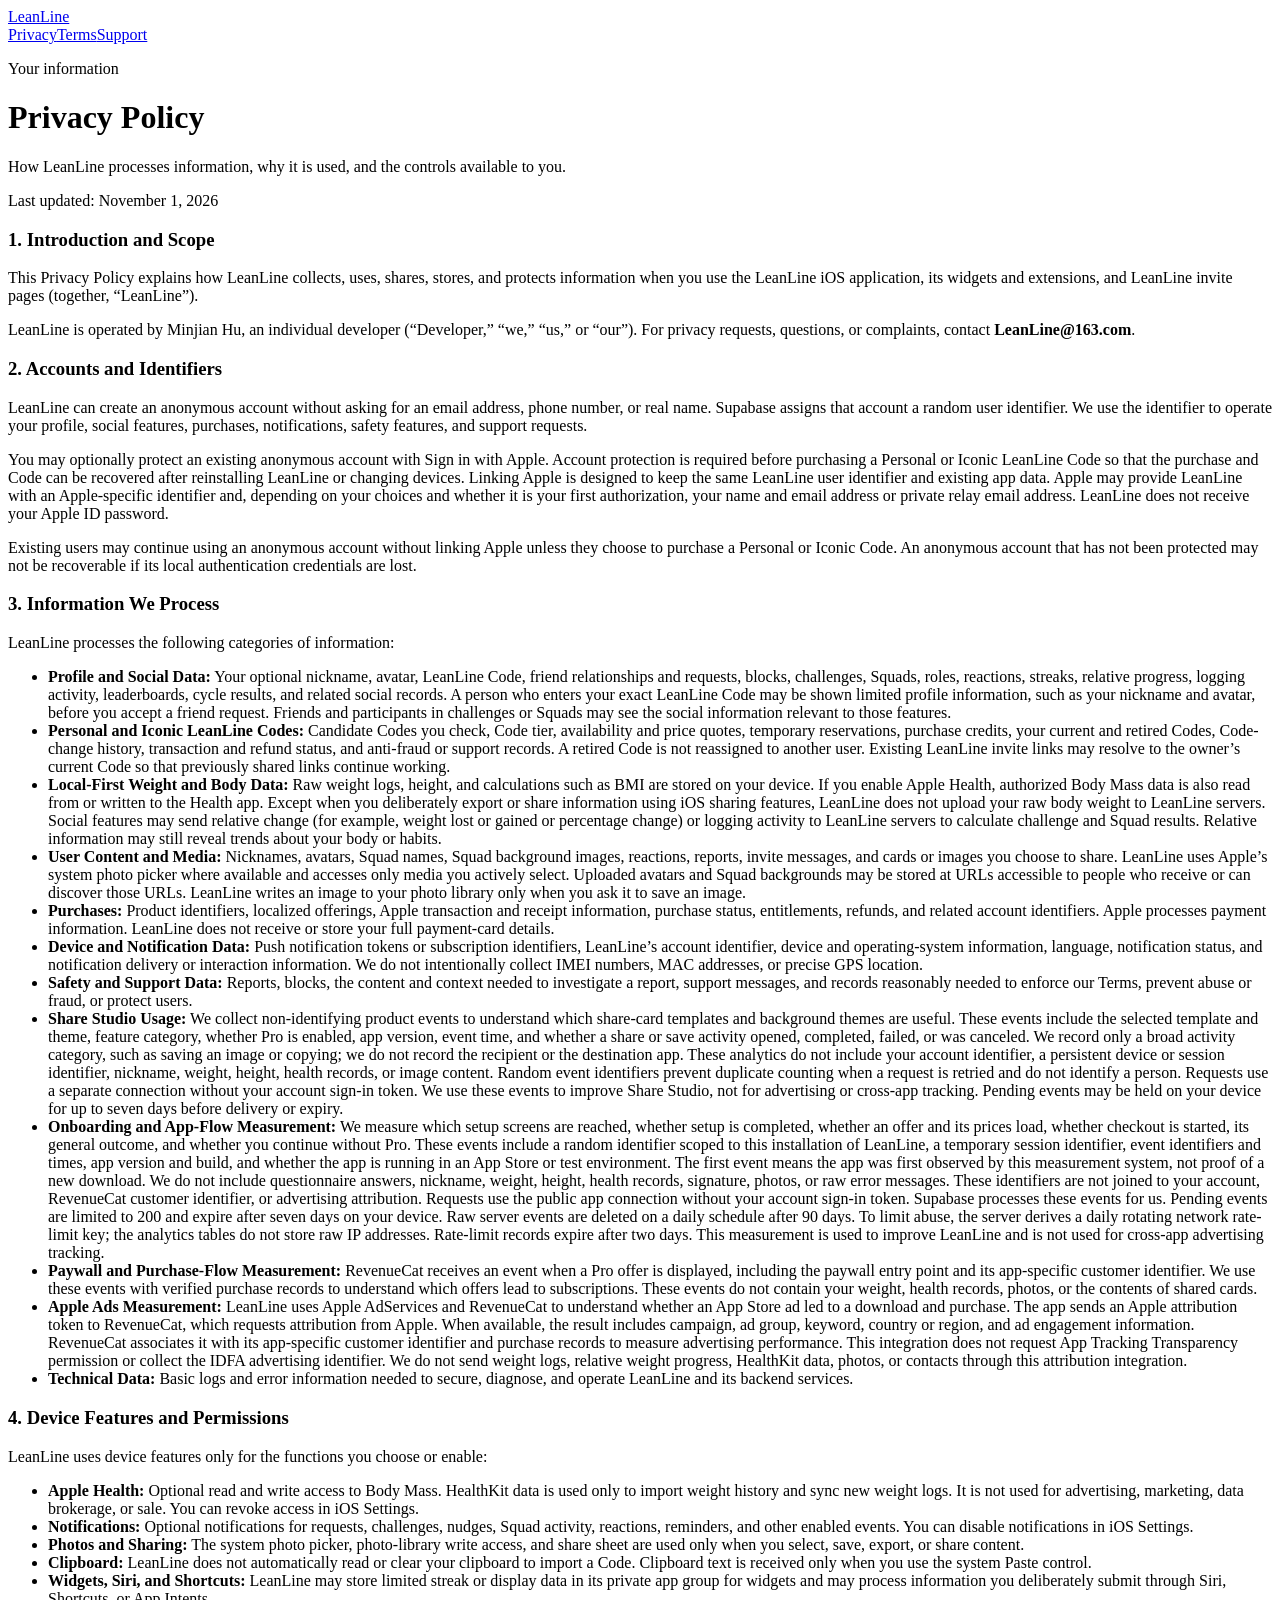
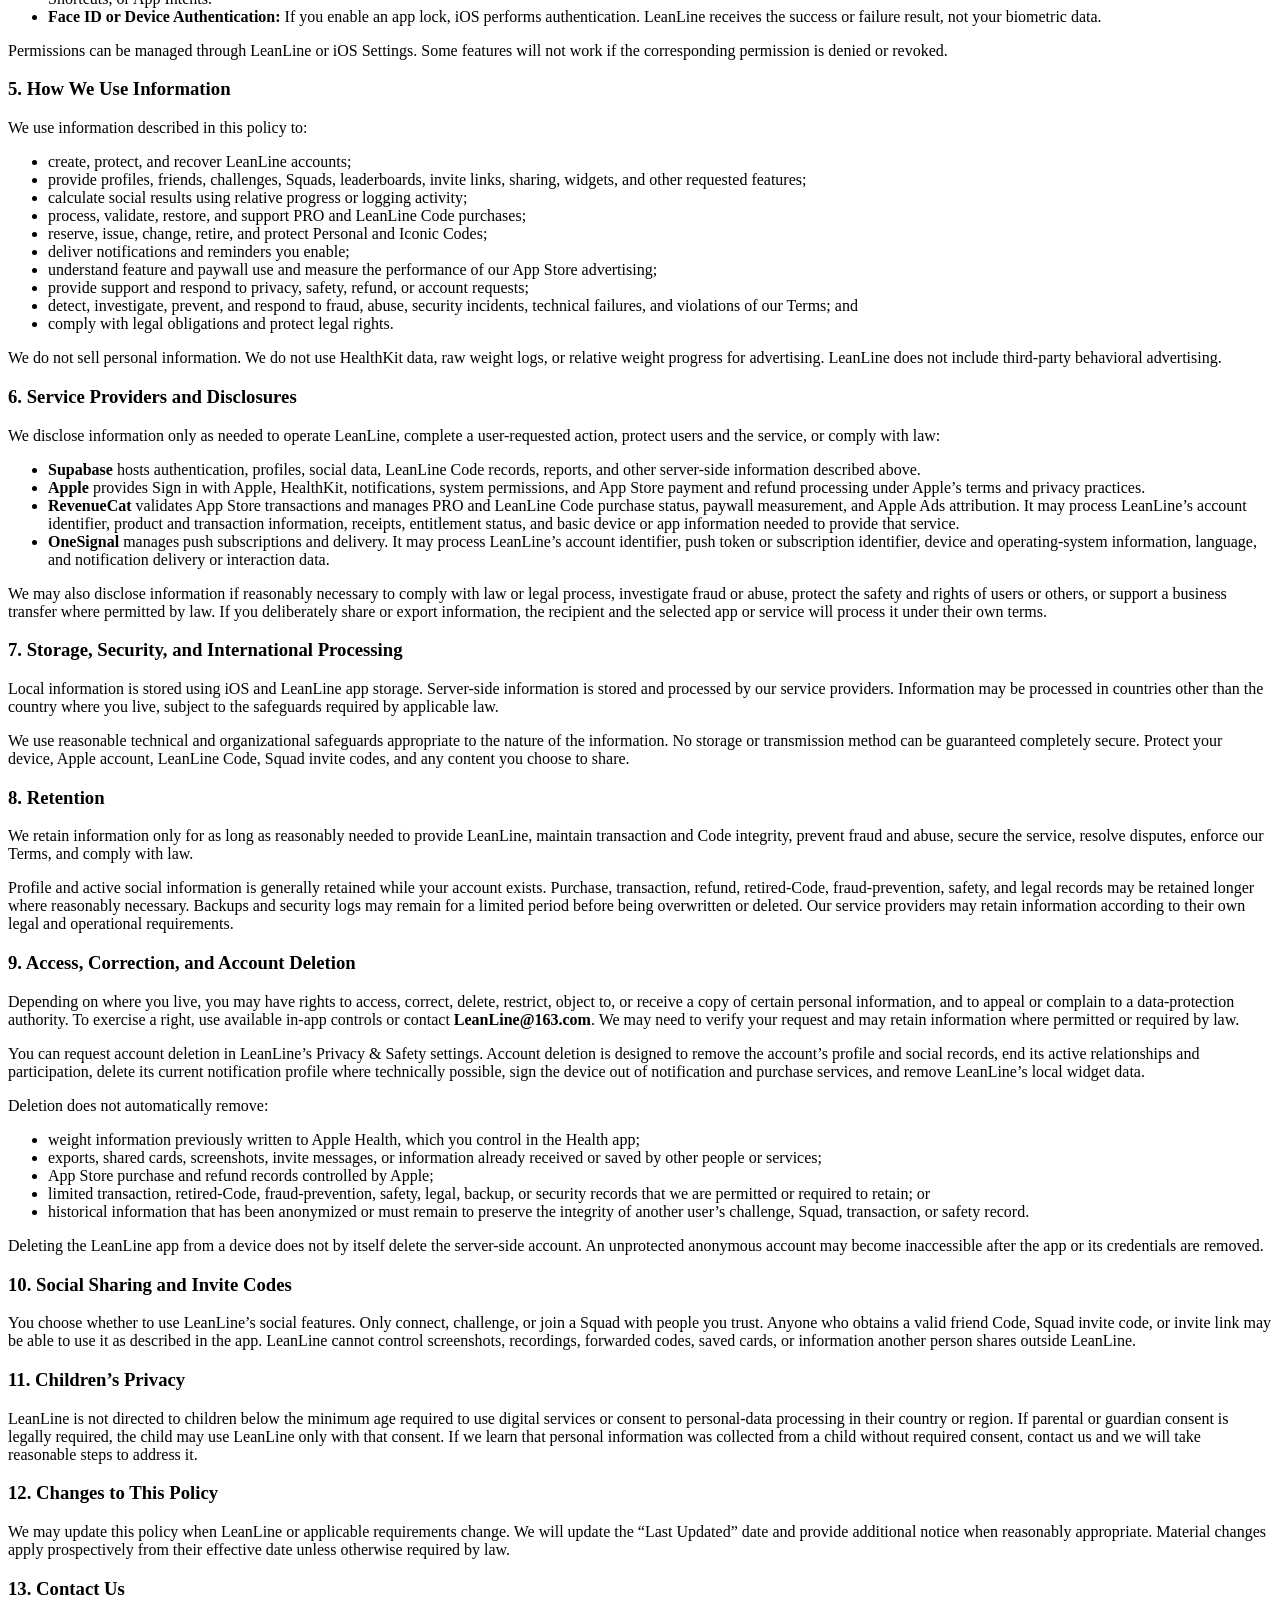
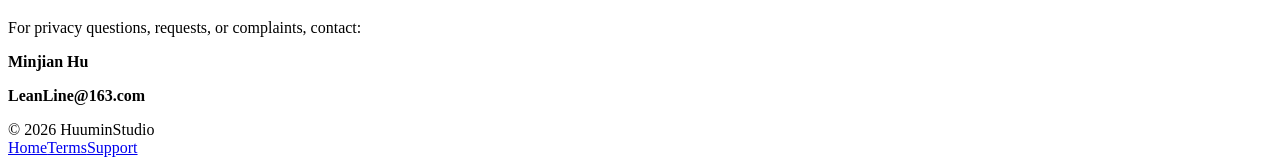
==== commit f8fbcbbc: "Disclose LeanLine onboarding funnel measurement Describe installation-scoped onboarding events, excl" ====
--- a/privacy/index.html
+++ b/privacy/index.html
@@ -19,7 +19,7 @@
       <p class="page-label">Your information</p>
       <h1>Privacy Policy</h1>
       <p class="legal-intro">How LeanLine processes information, why it is used, and the controls available to you.</p>
-<p class="updated">Last updated: October 23, 2026</p>
+<p class="updated">Last updated: November 1, 2026</p>
 <h3>1. Introduction and Scope</h3>
 <p>This Privacy Policy explains how LeanLine collects, uses, shares, stores, and protects information when you use the LeanLine iOS application, its widgets and extensions, and LeanLine invite pages (together, “LeanLine”).</p>
 <p>LeanLine is operated by Minjian Hu, an individual developer (“Developer,” “we,” “us,” or “our”). For privacy requests, questions, or complaints, contact <strong>LeanLine@163.com</strong>.</p>
@@ -38,6 +38,7 @@
 <li><strong>Device and Notification Data:</strong> Push notification tokens or subscription identifiers, LeanLine’s account identifier, device and operating-system information, language, notification status, and notification delivery or interaction information. We do not intentionally collect IMEI numbers, MAC addresses, or precise GPS location.</li>
 <li><strong>Safety and Support Data:</strong> Reports, blocks, the content and context needed to investigate a report, support messages, and records reasonably needed to enforce our Terms, prevent abuse or fraud, or protect users.</li>
 <li><strong>Share Studio Usage:</strong> We collect non-identifying product events to understand which share-card templates and background themes are useful. These events include the selected template and theme, feature category, whether Pro is enabled, app version, event time, and whether a share or save activity opened, completed, failed, or was canceled. We record only a broad activity category, such as saving an image or copying; we do not record the recipient or the destination app. These analytics do not include your account identifier, a persistent device or session identifier, nickname, weight, height, health records, or image content. Random event identifiers prevent duplicate counting when a request is retried and do not identify a person. Requests use a separate connection without your account sign-in token. We use these events to improve Share Studio, not for advertising or cross-app tracking. Pending events may be held on your device for up to seven days before delivery or expiry.</li>
+<li><strong>Onboarding and App-Flow Measurement:</strong> We measure which setup screens are reached, whether setup is completed, whether an offer and its prices load, whether checkout is started, its general outcome, and whether you continue without Pro. These events include a random identifier scoped to this installation of LeanLine, a temporary session identifier, event identifiers and times, app version and build, and whether the app is running in an App Store or test environment. The first event means the app was first observed by this measurement system, not proof of a new download. We do not include questionnaire answers, nickname, weight, height, health records, signature, photos, or raw error messages. These identifiers are not joined to your account, RevenueCat customer identifier, or advertising attribution. Requests use the public app connection without your account sign-in token. Supabase processes these events for us. Pending events are limited to 200 and expire after seven days on your device. Raw server events are deleted on a daily schedule after 90 days. To limit abuse, the server derives a daily rotating network rate-limit key; the analytics tables do not store raw IP addresses. Rate-limit records expire after two days. This measurement is used to improve LeanLine and is not used for cross-app advertising tracking.</li>
 <li><strong>Paywall and Purchase-Flow Measurement:</strong> RevenueCat receives an event when a Pro offer is displayed, including the paywall entry point and its app-specific customer identifier. We use these events with verified purchase records to understand which offers lead to subscriptions. These events do not contain your weight, health records, photos, or the contents of shared cards.</li>
 <li><strong>Apple Ads Measurement:</strong> LeanLine uses Apple AdServices and RevenueCat to understand whether an App Store ad led to a download and purchase. The app sends an Apple attribution token to RevenueCat, which requests attribution from Apple. When available, the result includes campaign, ad group, keyword, country or region, and ad engagement information. RevenueCat associates it with its app-specific customer identifier and purchase records to measure advertising performance. This integration does not request App Tracking Transparency permission or collect the IDFA advertising identifier. We do not send weight logs, relative weight progress, HealthKit data, photos, or contacts through this attribution integration.</li>
 <li><strong>Technical Data:</strong> Basic logs and error information needed to secure, diagnose, and operate LeanLine and its backend services.</li>
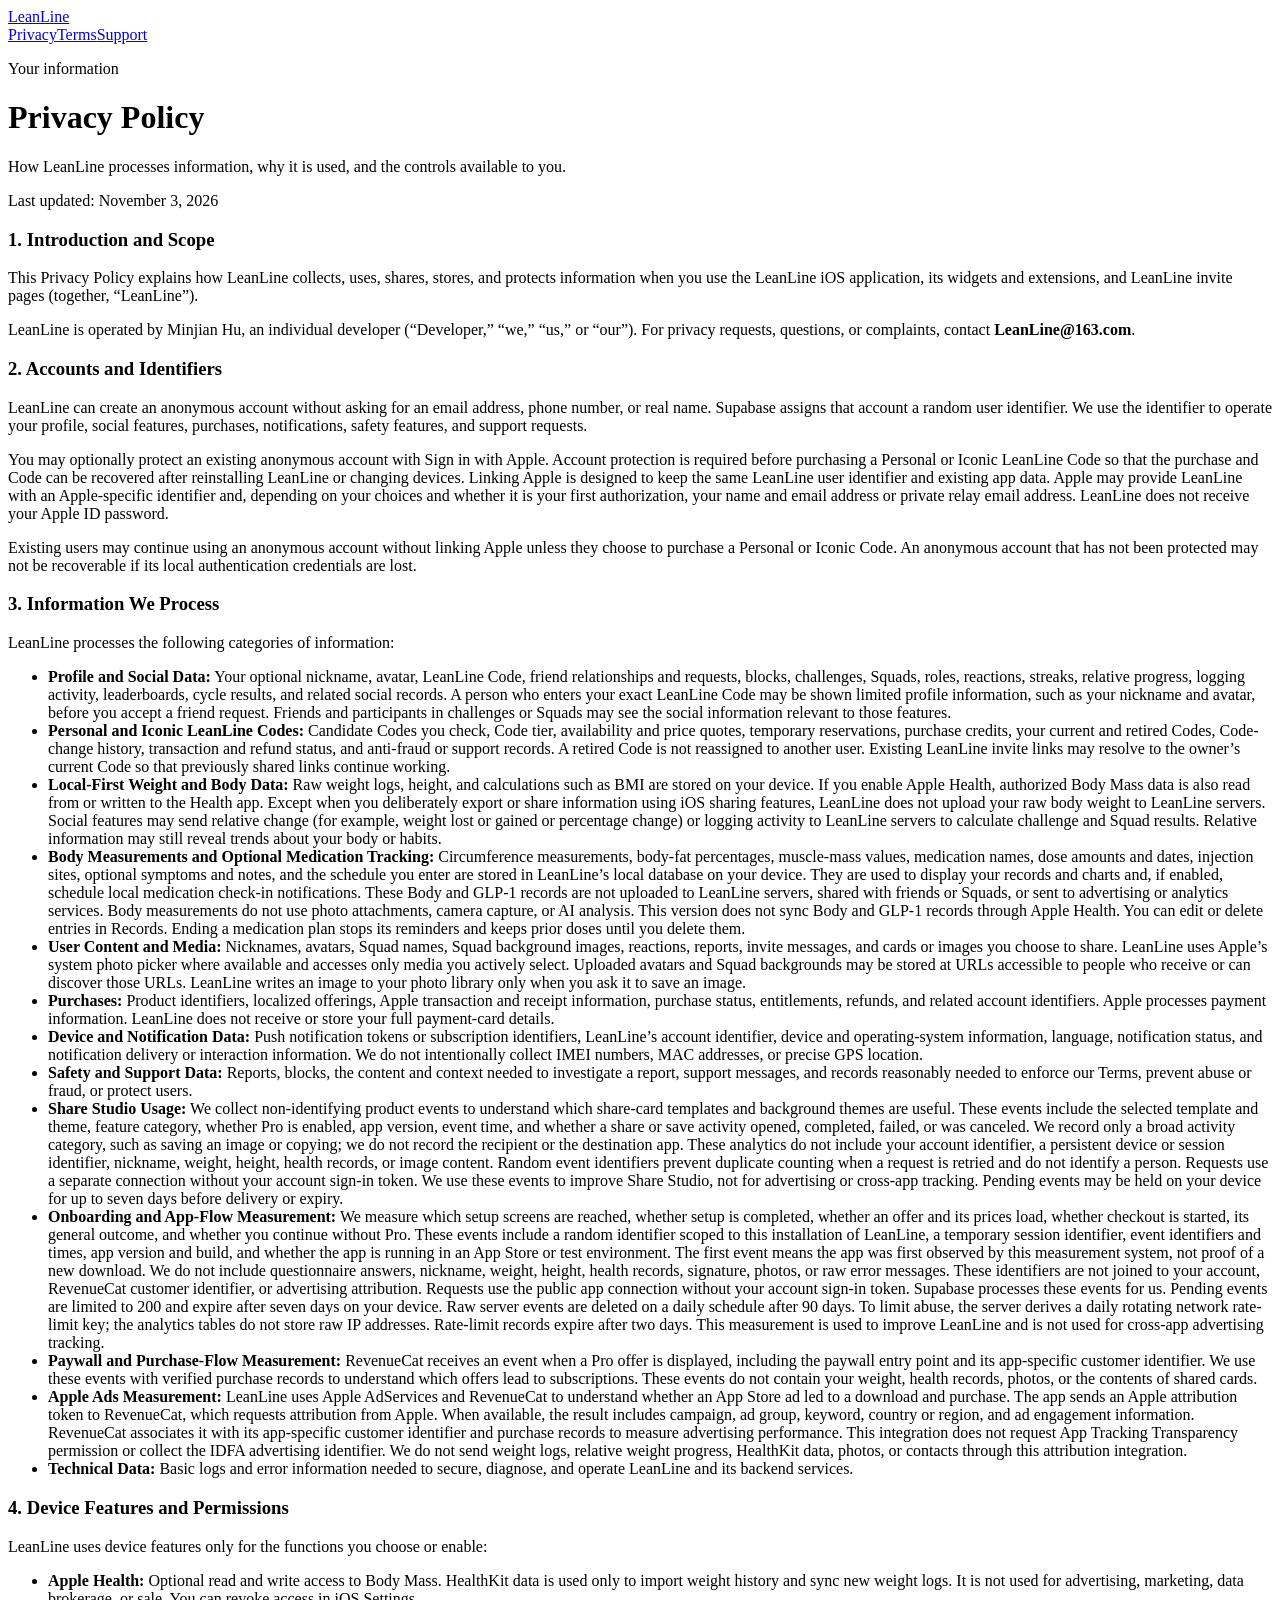
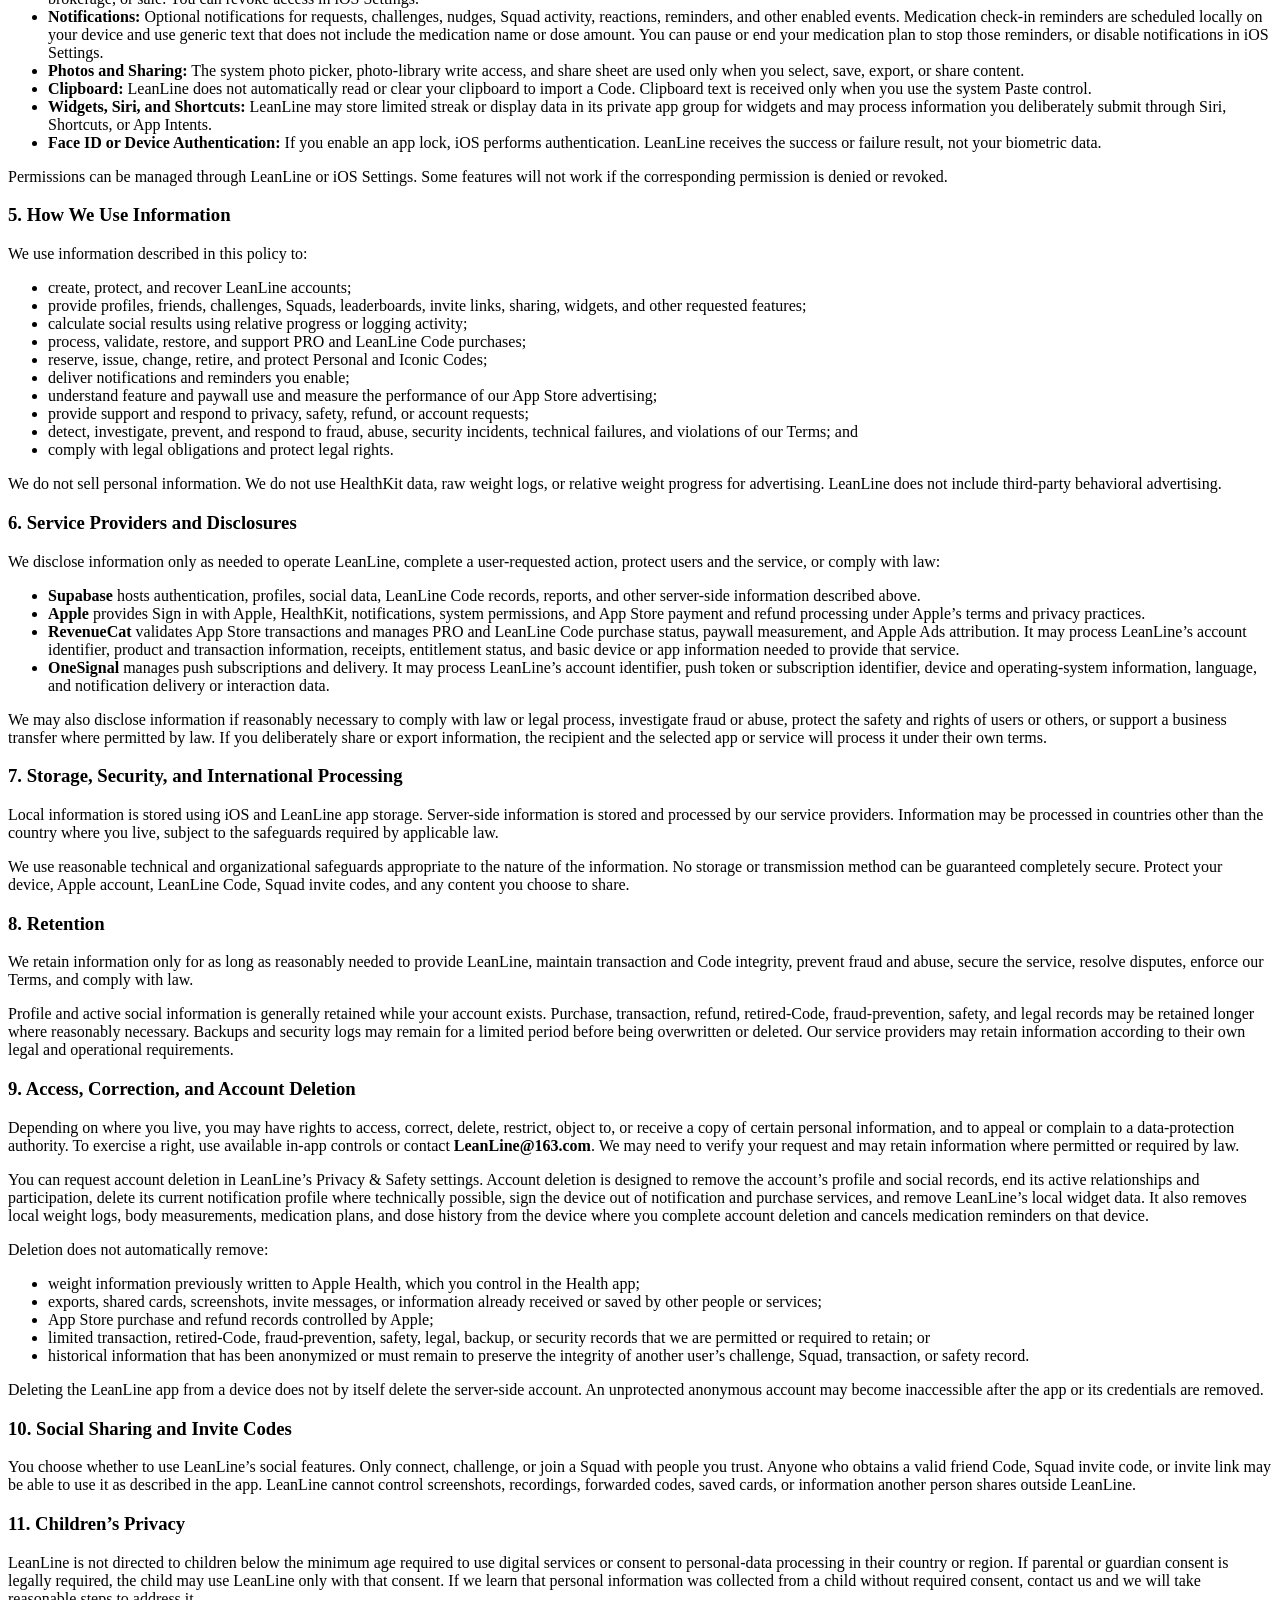
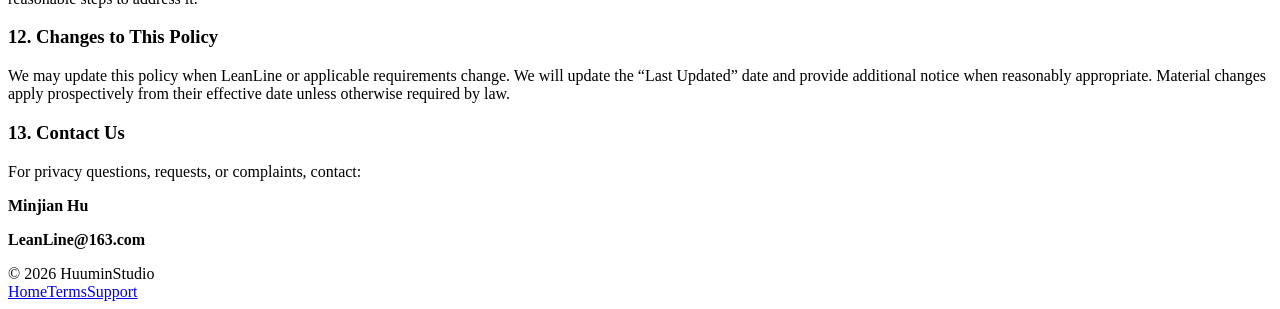
==== commit 8043d42c: "Disclose Body and GLP-1 records in LeanLine privacy policy" ====
--- a/privacy/index.html
+++ b/privacy/index.html
@@ -19,7 +19,7 @@
       <p class="page-label">Your information</p>
       <h1>Privacy Policy</h1>
       <p class="legal-intro">How LeanLine processes information, why it is used, and the controls available to you.</p>
-<p class="updated">Last updated: November 1, 2026</p>
+<p class="updated">Last updated: November 3, 2026</p>
 <h3>1. Introduction and Scope</h3>
 <p>This Privacy Policy explains how LeanLine collects, uses, shares, stores, and protects information when you use the LeanLine iOS application, its widgets and extensions, and LeanLine invite pages (together, “LeanLine”).</p>
 <p>LeanLine is operated by Minjian Hu, an individual developer (“Developer,” “we,” “us,” or “our”). For privacy requests, questions, or complaints, contact <strong>LeanLine@163.com</strong>.</p>
@@ -33,6 +33,7 @@
 <li><strong>Profile and Social Data:</strong> Your optional nickname, avatar, LeanLine Code, friend relationships and requests, blocks, challenges, Squads, roles, reactions, streaks, relative progress, logging activity, leaderboards, cycle results, and related social records. A person who enters your exact LeanLine Code may be shown limited profile information, such as your nickname and avatar, before you accept a friend request. Friends and participants in challenges or Squads may see the social information relevant to those features.</li>
 <li><strong>Personal and Iconic LeanLine Codes:</strong> Candidate Codes you check, Code tier, availability and price quotes, temporary reservations, purchase credits, your current and retired Codes, Code-change history, transaction and refund status, and anti-fraud or support records. A retired Code is not reassigned to another user. Existing LeanLine invite links may resolve to the owner’s current Code so that previously shared links continue working.</li>
 <li><strong>Local-First Weight and Body Data:</strong> Raw weight logs, height, and calculations such as BMI are stored on your device. If you enable Apple Health, authorized Body Mass data is also read from or written to the Health app. Except when you deliberately export or share information using iOS sharing features, LeanLine does not upload your raw body weight to LeanLine servers. Social features may send relative change (for example, weight lost or gained or percentage change) or logging activity to LeanLine servers to calculate challenge and Squad results. Relative information may still reveal trends about your body or habits.</li>
+<li><strong>Body Measurements and Optional Medication Tracking:</strong> Circumference measurements, body-fat percentages, muscle-mass values, medication names, dose amounts and dates, injection sites, optional symptoms and notes, and the schedule you enter are stored in LeanLine’s local database on your device. They are used to display your records and charts and, if enabled, schedule local medication check-in notifications. These Body and GLP-1 records are not uploaded to LeanLine servers, shared with friends or Squads, or sent to advertising or analytics services. Body measurements do not use photo attachments, camera capture, or AI analysis. This version does not sync Body and GLP-1 records through Apple Health. You can edit or delete entries in Records. Ending a medication plan stops its reminders and keeps prior doses until you delete them.</li>
 <li><strong>User Content and Media:</strong> Nicknames, avatars, Squad names, Squad background images, reactions, reports, invite messages, and cards or images you choose to share. LeanLine uses Apple’s system photo picker where available and accesses only media you actively select. Uploaded avatars and Squad backgrounds may be stored at URLs accessible to people who receive or can discover those URLs. LeanLine writes an image to your photo library only when you ask it to save an image.</li>
 <li><strong>Purchases:</strong> Product identifiers, localized offerings, Apple transaction and receipt information, purchase status, entitlements, refunds, and related account identifiers. Apple processes payment information. LeanLine does not receive or store your full payment-card details.</li>
 <li><strong>Device and Notification Data:</strong> Push notification tokens or subscription identifiers, LeanLine’s account identifier, device and operating-system information, language, notification status, and notification delivery or interaction information. We do not intentionally collect IMEI numbers, MAC addresses, or precise GPS location.</li>
@@ -47,7 +48,7 @@
 <p>LeanLine uses device features only for the functions you choose or enable:</p>
 <ul>
 <li><strong>Apple Health:</strong> Optional read and write access to Body Mass. HealthKit data is used only to import weight history and sync new weight logs. It is not used for advertising, marketing, data brokerage, or sale. You can revoke access in iOS Settings.</li>
-<li><strong>Notifications:</strong> Optional notifications for requests, challenges, nudges, Squad activity, reactions, reminders, and other enabled events. You can disable notifications in iOS Settings.</li>
+<li><strong>Notifications:</strong> Optional notifications for requests, challenges, nudges, Squad activity, reactions, reminders, and other enabled events. Medication check-in reminders are scheduled locally on your device and use generic text that does not include the medication name or dose amount. You can pause or end your medication plan to stop those reminders, or disable notifications in iOS Settings.</li>
 <li><strong>Photos and Sharing:</strong> The system photo picker, photo-library write access, and share sheet are used only when you select, save, export, or share content.</li>
 <li><strong>Clipboard:</strong> LeanLine does not automatically read or clear your clipboard to import a Code. Clipboard text is received only when you use the system Paste control.</li>
 <li><strong>Widgets, Siri, and Shortcuts:</strong> LeanLine may store limited streak or display data in its private app group for widgets and may process information you deliberately submit through Siri, Shortcuts, or App Intents.</li>
@@ -86,7 +87,7 @@
 <p>Profile and active social information is generally retained while your account exists. Purchase, transaction, refund, retired-Code, fraud-prevention, safety, and legal records may be retained longer where reasonably necessary. Backups and security logs may remain for a limited period before being overwritten or deleted. Our service providers may retain information according to their own legal and operational requirements.</p>
 <h3>9. Access, Correction, and Account Deletion</h3>
 <p>Depending on where you live, you may have rights to access, correct, delete, restrict, object to, or receive a copy of certain personal information, and to appeal or complain to a data-protection authority. To exercise a right, use available in-app controls or contact <strong>LeanLine@163.com</strong>. We may need to verify your request and may retain information where permitted or required by law.</p>
-<p>You can request account deletion in LeanLine’s Privacy &amp; Safety settings. Account deletion is designed to remove the account’s profile and social records, end its active relationships and participation, delete its current notification profile where technically possible, sign the device out of notification and purchase services, and remove LeanLine’s local widget data.</p>
+<p>You can request account deletion in LeanLine’s Privacy &amp; Safety settings. Account deletion is designed to remove the account’s profile and social records, end its active relationships and participation, delete its current notification profile where technically possible, sign the device out of notification and purchase services, and remove LeanLine’s local widget data. It also removes local weight logs, body measurements, medication plans, and dose history from the device where you complete account deletion and cancels medication reminders on that device.</p>
 <p>Deletion does not automatically remove:</p>
 <ul>
 <li>weight information previously written to Apple Health, which you control in the Health app;</li>
